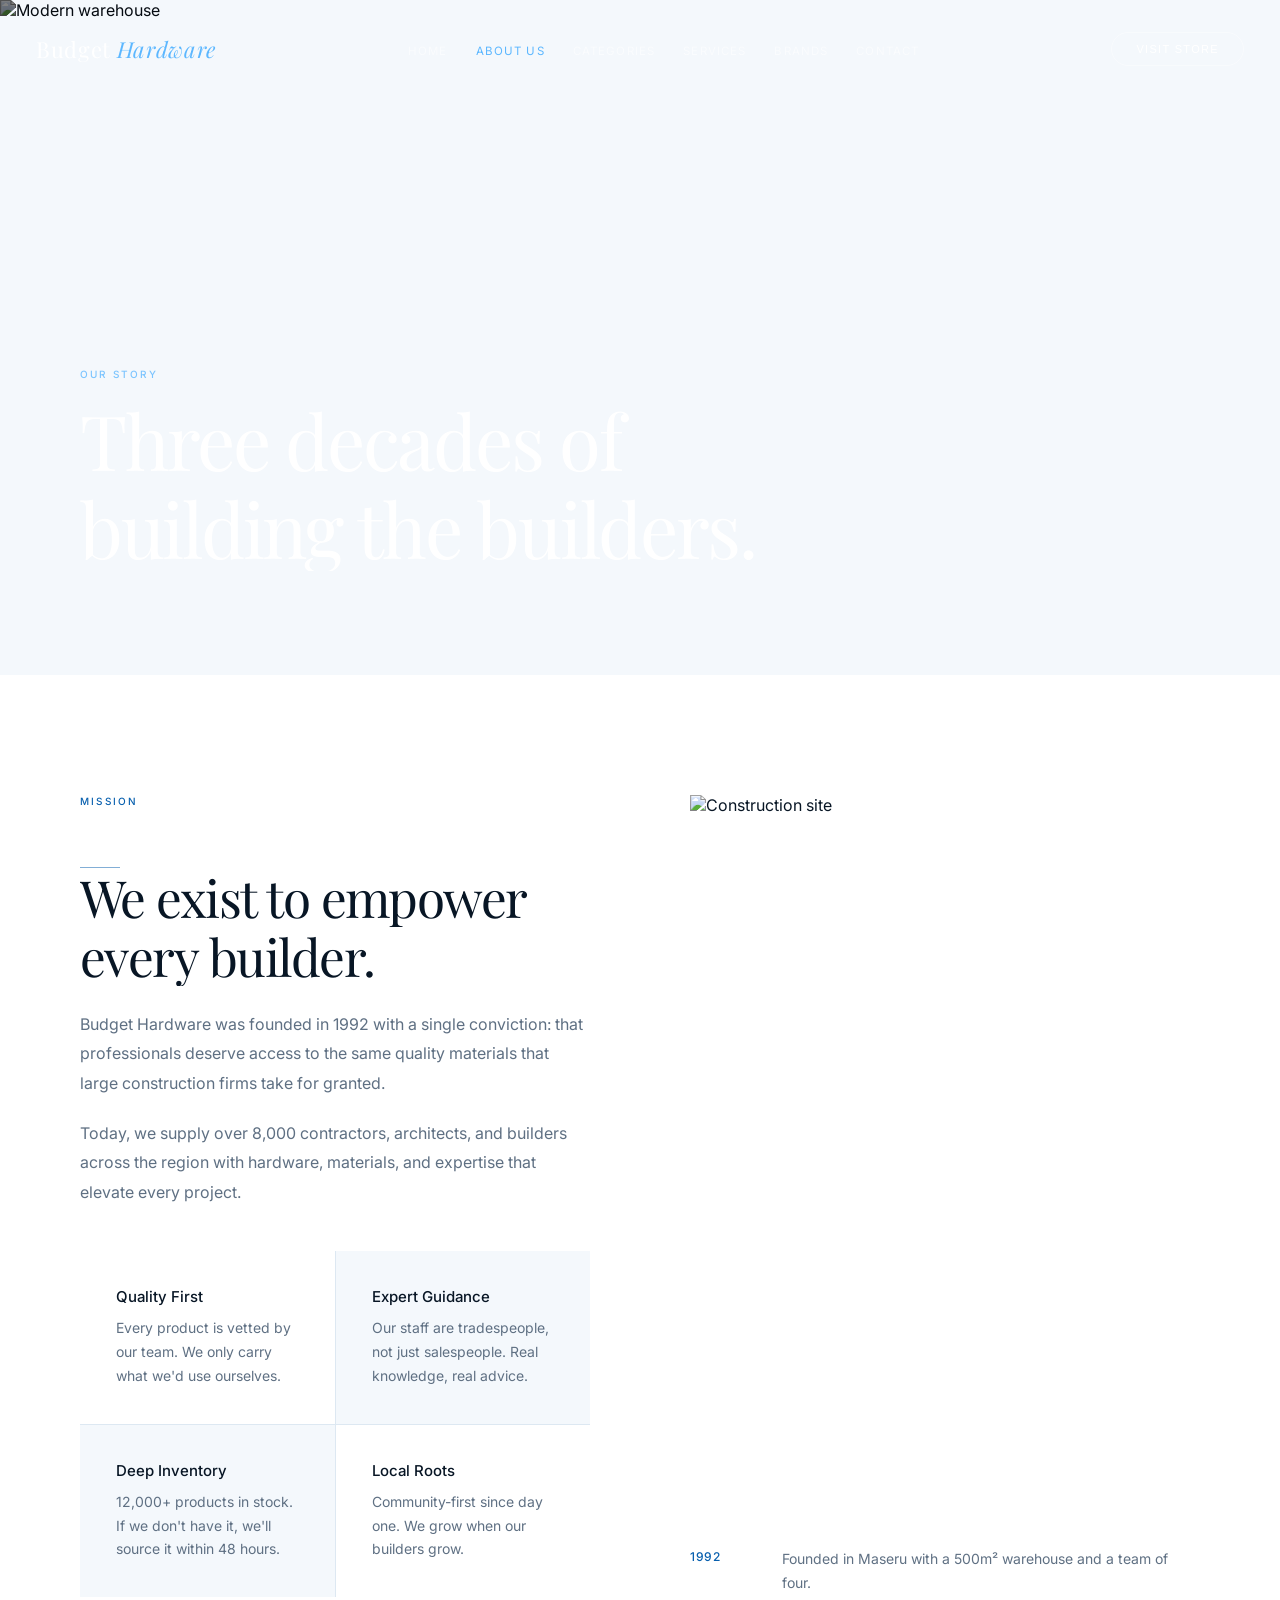
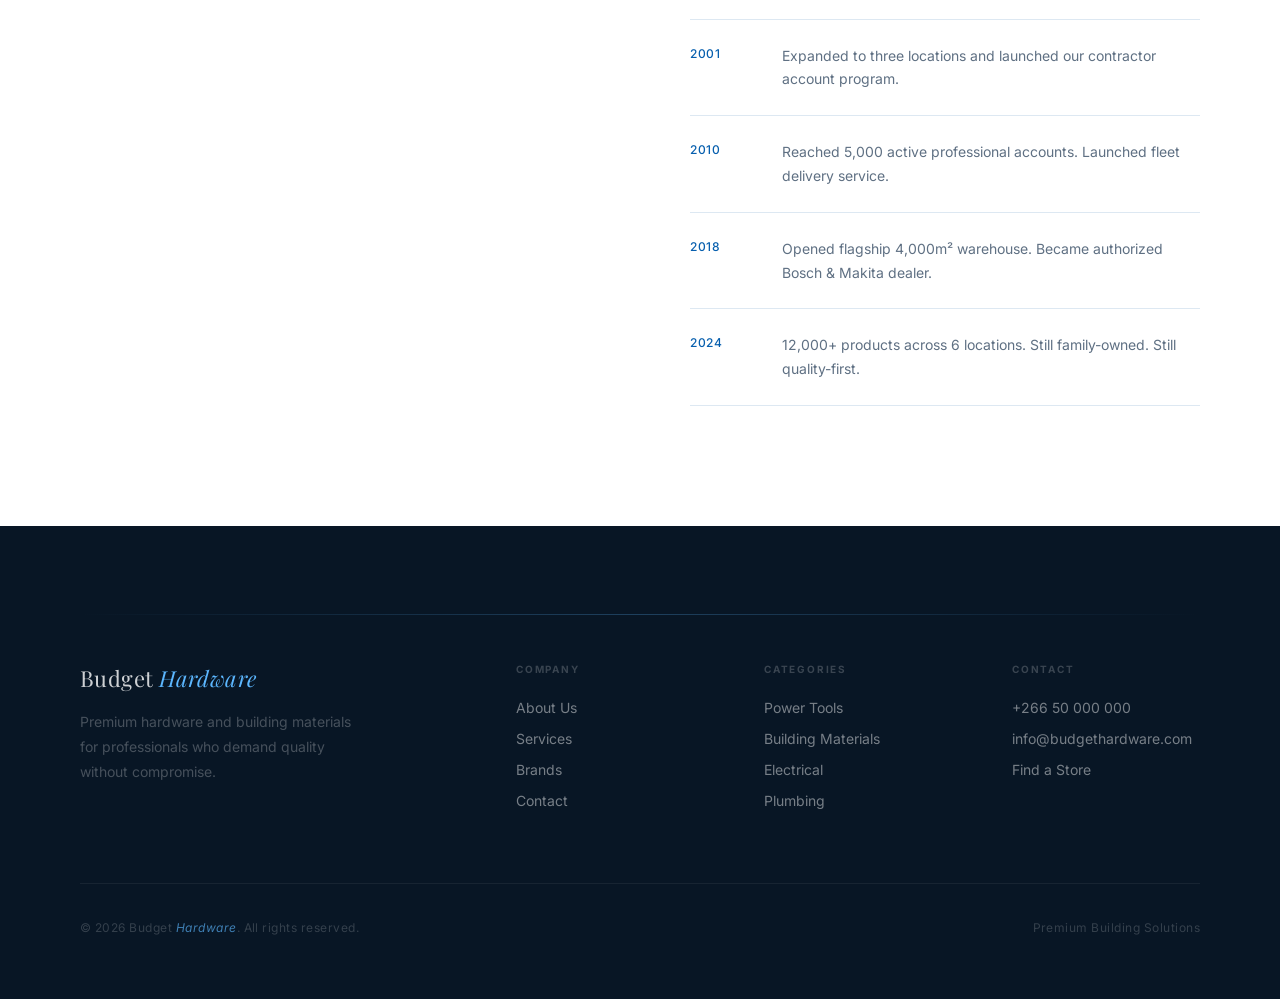
==== Budget-Hardware-Website/about.html @ 47ee5ad3 "blue added to site" ====
<!DOCTYPE html>
<html lang="en">
<head>
<meta charset="UTF-8"/>
<meta name="viewport" content="width=device-width, initial-scale=1.0"/>
<title>About Us — Budget Hardware</title>
<link rel="preconnect" href="https://fonts.googleapis.com"/>
<link rel="preconnect" href="https://fonts.gstatic.com" crossorigin/>
<link href="https://fonts.googleapis.com/css2?family=Inter:wght@300;400;500;600&family=Playfair+Display:ital,wght@0,400;0,500;1,400&display=swap" rel="stylesheet"/>
<link rel="stylesheet" href="css/style.css"/>
</head>
<body data-page="about">

<nav id="nav" class="transparent">
  <div class="nav-inner">
    <a class="nav-logo" onclick="goPage('home')">Budget <em>Hardware</em></a>
    <ul class="nav-links">
      <li><a onclick="goPage('home')" data-page="home">Home</a></li>
      <li><a onclick="goPage('about')" data-page="about">About Us</a></li>
      <li><a onclick="goPage('categories')" data-page="categories">Categories</a></li>
      <li><a onclick="goPage('services')" data-page="services">Services</a></li>
      <li><a onclick="goPage('brands')" data-page="brands">Brands</a></li>
      <li><a onclick="goPage('contact')" data-page="contact">Contact</a></li>
    </ul>
    <button class="nav-cta" onclick="goPage('contact')">Visit Store</button>
    <button class="nav-menu-btn" id="navMenuBtn" aria-label="Open menu"><span></span><span></span><span></span></button>
  </div>
</nav>

<div class="nav-mobile-backdrop" id="navMobileBackdrop"></div>
<div class="nav-mobile-panel" id="navMobilePanel">
  <button class="nav-mobile-close" aria-label="Close menu">
    <svg viewBox="0 0 24 24" stroke-width="1.5"><path d="M18 6L6 18M6 6l12 12"/></svg>
  </button>
  <ul class="nav-mobile-links">
    <li><a onclick="goPage('home')" data-page="home">Home</a></li>
    <li><a onclick="goPage('about')" data-page="about">About Us</a></li>
    <li><a onclick="goPage('categories')" data-page="categories">Categories</a></li>
    <li><a onclick="goPage('services')" data-page="services">Services</a></li>
    <li><a onclick="goPage('brands')" data-page="brands">Brands</a></li>
    <li><a onclick="goPage('contact')" data-page="contact">Contact</a></li>
  </ul>
  <button class="nav-mobile-cta" onclick="goPage('contact')">Visit Store</button>
</div>

<div class="page active" id="page-about">
  <!-- Hero with curtain image -->
  <div class="about-hero img-curtain">
    <img src="https://images.unsplash.com/photo-1497366216548-37526070297c?w=1400&q=80" alt="Modern warehouse" loading="lazy"/>
    <div class="about-hero-content">
      <div>
        <p class="section-eyebrow" style="color:rgba(var(--blue-light-rgb),0.8)">Our Story</p>
        <h2 class="section-h2">Three decades of<br>building the builders.</h2>
      </div>
    </div>
  </div>

  <section class="about-body" style="background:var(--white);padding:120px 80px">
    <div class="about-grid">
      <div>
        <p class="section-eyebrow reveal">Mission</p>
        <div class="divider reveal reveal-delay-1"></div>
        <h2 class="section-h2 reveal reveal-delay-1">We exist to empower<br>every builder.</h2>
        <p class="section-body reveal reveal-delay-2" style="margin-bottom:20px">Budget Hardware was founded in 1992 with a single conviction: that professionals deserve access to the same quality materials that large construction firms take for granted.</p>
        <p class="section-body reveal reveal-delay-2">Today, we supply over 8,000 contractors, architects, and builders across the region with hardware, materials, and expertise that elevate every project.</p>
        <div class="values-grid reveal reveal-delay-3">
          <div class="value-card"><div class="value-title">Quality First</div><div class="value-desc">Every product is vetted by our team. We only carry what we'd use ourselves.</div></div>
          <div class="value-card" style="background:var(--bg)"><div class="value-title">Expert Guidance</div><div class="value-desc">Our staff are tradespeople, not just salespeople. Real knowledge, real advice.</div></div>
          <div class="value-card" style="background:var(--bg)"><div class="value-title">Deep Inventory</div><div class="value-desc">12,000+ products in stock. If we don't have it, we'll source it within 48 hours.</div></div>
          <div class="value-card"><div class="value-title">Local Roots</div><div class="value-desc">Community-first since day one. We grow when our builders grow.</div></div>
        </div>
      </div>
      <div>
        <!-- img-curtain on the standalone photo -->
        <div class="img-curtain reveal-right" style="width:100%;aspect-ratio:3/4;margin-bottom:2px">
          <img src="https://images.unsplash.com/photo-1504307651254-35680f356dfd?w=800&q=80" alt="Construction site" style="width:100%;height:100%;object-fit:cover" loading="lazy"/>
        </div>
        <div class="timeline">
          <div class="tl-item reveal"><span class="tl-year">1992</span><span class="tl-desc">Founded in Maseru with a 500m² warehouse and a team of four.</span></div>
          <div class="tl-item reveal"><span class="tl-year">2001</span><span class="tl-desc">Expanded to three locations and launched our contractor account program.</span></div>
          <div class="tl-item reveal"><span class="tl-year">2010</span><span class="tl-desc">Reached 5,000 active professional accounts. Launched fleet delivery service.</span></div>
          <div class="tl-item reveal"><span class="tl-year">2018</span><span class="tl-desc">Opened flagship 4,000m² warehouse. Became authorized Bosch & Makita dealer.</span></div>
          <div class="tl-item reveal"><span class="tl-year">2024</span><span class="tl-desc">12,000+ products across 6 locations. Still family-owned. Still quality-first.</span></div>
        </div>
      </div>
    </div>
  </section>

  <footer>
    <div class="footer-inner">
      <div class="footer-accent-line"></div>
      <div class="footer-top">
        <div><div class="footer-brand">Budget <em>Hardware</em></div><p class="footer-tagline">Premium hardware and building materials for professionals who demand quality without compromise.</p></div>
        <div class="footer-col"><h4>Company</h4><a onclick="goPage('about')">About Us</a><a onclick="goPage('services')">Services</a><a onclick="goPage('brands')">Brands</a><a onclick="goPage('contact')">Contact</a></div>
        <div class="footer-col"><h4>Categories</h4><a onclick="goPage('categories')">Power Tools</a><a onclick="goPage('categories')">Building Materials</a><a onclick="goPage('categories')">Electrical</a><a onclick="goPage('categories')">Plumbing</a></div>
        <div class="footer-col"><h4>Contact</h4><a>+266 50 000 000</a><a>info@budgethardware.com</a><a onclick="goPage('contact')">Find a Store</a></div>
      </div>
      <div class="footer-bottom"><span class="footer-copy">© 2026 Budget <em>Hardware</em>. All rights reserved.</span><span class="footer-copy">Premium Building Solutions</span></div>
    </div>
  </footer>
</div>

<script src="js/main.js"></script>
</body>
</html>
---- Budget-Hardware-Website/css/style.css ----
/* ═══════════════════════════════════════════════
   BUDGET HARDWARE — Premium Redesign + Motion System
   Palette: Deep Navy · Clean White · Budget Blue
   ═══════════════════════════════════════════════ */

*, *::before, *::after { margin: 0; padding: 0; box-sizing: border-box; }

:root {
  --bg:       #F4F8FC;
  --white:    #FFFFFF;
  --ink:      #081625;
  --ink2:     #0D2034;
  --blue:     #075FAE;
  --blue-h:   #044982;
  --blue-light: #5CB7FF;
  --blue-rgb: 7,95,174;
  --blue-light-rgb: 92,183,255;
  --muted:    #5F7083;
  --border:   #DDE8F2;
  --sans:     'Inter', system-ui, sans-serif;
  --serif:    'Playfair Display', Georgia, serif;
  --marquee-speed: 1;
}

html { scroll-behavior: smooth; }
body { font-family: var(--sans); background: var(--bg); color: var(--ink); overflow-x: hidden; }

/* ══════════════════════════════════════════════
   CUSTOM CURSOR
   ══════════════════════════════════════════════ */
* { cursor: none; }
@media (hover: none), (max-width: 1024px) {
  * { cursor: auto; }
  .cursor-dot, .cursor-ring { display: none !important; }
}
.cursor-dot {
  position: fixed; top: 0; left: 0; width: 6px; height: 6px;
  background: var(--blue); border-radius: 50%;
  pointer-events: none; z-index: 9999;
  transform: translate(-50%, -50%);
  will-change: transform;
}
.cursor-ring {
  position: fixed; top: 0; left: 0; width: 36px; height: 36px;
  border: 1px solid rgba(var(--blue-rgb),0.5); border-radius: 50%;
  pointer-events: none; z-index: 9998;
  transform: translate(-50%, -50%);
  transition: width 0.35s cubic-bezier(0.16,1,0.3,1),
              height 0.35s cubic-bezier(0.16,1,0.3,1),
              border-color 0.3s, background 0.3s;
  will-change: transform;
  display: flex; align-items: center; justify-content: center;
}
.cursor-ring.hovering {
  width: 72px; height: 72px;
  background: rgba(var(--blue-rgb),0.08);
  border-color: var(--blue);
}
.cursor-ring.hovering::after {
  content: 'VIEW';
  font-family: var(--sans); font-size: 8px; letter-spacing: 0.2em;
  color: var(--blue); font-weight: 500;
}
.cursor-ring.clicking {
  width: 28px; height: 28px;
  background: rgba(var(--blue-rgb),0.2);
}

/* ══════════════════════════════════════════════
   SCROLL REVEAL BASE SYSTEM
   ══════════════════════════════════════════════ */
.reveal {
  opacity: 0; transform: translateY(44px);
  transition: opacity 0.85s cubic-bezier(0.16,1,0.3,1), transform 0.85s cubic-bezier(0.16,1,0.3,1);
}
.reveal.visible { opacity: 1; transform: translateY(0); }
.reveal-delay-1 { transition-delay: 0.1s; }
.reveal-delay-2 { transition-delay: 0.2s; }
.reveal-delay-3 { transition-delay: 0.32s; }
.reveal-delay-4 { transition-delay: 0.44s; }
.reveal-delay-5 { transition-delay: 0.56s; }
.reveal-left {
  opacity: 0; transform: translateX(-48px);
  transition: opacity 0.9s cubic-bezier(0.16,1,0.3,1), transform 0.9s cubic-bezier(0.16,1,0.3,1);
}
.reveal-left.visible { opacity: 1; transform: translateX(0); }
.reveal-right {
  opacity: 0; transform: translateX(48px);
  transition: opacity 0.9s cubic-bezier(0.16,1,0.3,1), transform 0.9s cubic-bezier(0.16,1,0.3,1);
}
.reveal-right.visible { opacity: 1; transform: translateX(0); }
.reveal-scale {
  opacity: 0; transform: scale(0.93);
  transition: opacity 0.8s cubic-bezier(0.16,1,0.3,1), transform 0.8s cubic-bezier(0.16,1,0.3,1);
}
.reveal-scale.visible { opacity: 1; transform: scale(1); }

/* ══════════════════════════════════════════════
   SPLIT-TEXT HEADING REVEAL
   ══════════════════════════════════════════════ */
.split-line { display: block; overflow: hidden; line-height: 1.15; }
.split-line > span {
  display: block;
  transform: translateY(110%) rotate(1.5deg);
  transition: transform 1.05s cubic-bezier(0.16,1,0.3,1);
  transform-origin: left bottom;
}
.split-line.in-view > span { transform: translateY(0) rotate(0deg); }
.split-line:nth-child(2) > span { transition-delay: 0.13s; }
.split-line:nth-child(3) > span { transition-delay: 0.26s; }
.split-line:nth-child(4) > span { transition-delay: 0.39s; }

/* ══════════════════════════════════════════════
   IMAGE CURTAIN REVEAL
   ══════════════════════════════════════════════ */
.img-curtain { position: relative; overflow: hidden; }
.img-curtain img {
  clip-path: inset(100% 0 0 0);
  transform: scale(1.12);
  transition: clip-path 1.3s cubic-bezier(0.77,0,0.18,1),
              transform 1.8s cubic-bezier(0.16,1,0.3,1);
}
.img-curtain.curtain-visible img {
  clip-path: inset(0% 0 0 0);
  transform: scale(1);
}

/* ══════════════════════════════════════════════
   ACCENT LINE
   ══════════════════════════════════════════════ */
.seam {
  height: 1px; max-width: 1280px; margin: 0 auto 0;
  background: var(--blue); opacity: 0.22;
  transform: scaleX(0); transform-origin: left;
  transition: transform 1.5s cubic-bezier(0.77,0,0.18,1);
}
.seam.seam-visible { transform: scaleX(1); }

/* ══════════════════════════════════════════════
   NAV
   ══════════════════════════════════════════════ */
#nav {
  position: fixed; top: 0; left: 0; right: 0; z-index: 100;
  transition: all 0.5s cubic-bezier(0.16,1,0.3,1);
  padding: 0 48px;
}
#nav.transparent .nav-inner {
  background: transparent; border: none; box-shadow: none;
  border-radius: 0; padding: 32px 0; max-width: none; margin: 0;
}
#nav.transparent .nav-logo,
#nav.transparent .nav-links a { color: #fff; }
#nav.transparent .nav-logo em { color: var(--blue-light); }
#nav.transparent .nav-links a:hover,
#nav.transparent .nav-links a.active { color: var(--blue-light); }
#nav.transparent .nav-cta { border-color: rgba(255,255,255,0.4); color: #fff; }
#nav.transparent .nav-cta:hover { background: rgba(255,255,255,0.12); }
#nav.transparent .nav-menu-btn span { background: #fff; }
#nav.scrolled { padding: 12px 48px; }
#nav.scrolled .nav-inner {
  background: rgba(255,255,255,0.9);
  backdrop-filter: blur(24px) saturate(1.4);
  -webkit-backdrop-filter: blur(24px) saturate(1.4);
  border: 1px solid rgba(var(--blue-rgb),0.15);
  box-shadow: 0 4px 48px rgba(0,0,0,0.1);
  border-radius: 16px; padding: 14px 32px;
  max-width: 1440px; margin: 0 auto;
  animation: navMorph 0.55s cubic-bezier(0.34,1.56,0.64,1) both;
}
@keyframes navMorph {
  from { transform: scaleX(0.94) translateY(-10px); opacity: 0.5; }
  to   { transform: scaleX(1) translateY(0); opacity: 1; }
}
.nav-inner { display: flex; align-items: center; justify-content: space-between; transition: all 0.5s cubic-bezier(0.16,1,0.3,1); }
.nav-logo { font-family: var(--serif); font-size: 22px; font-weight: 400; color: var(--ink); text-decoration: none; letter-spacing: 0.03em; transition: color 0.3s; cursor: none; }
.nav-logo em { font-style: italic; color: var(--blue); }
.nav-links { display: flex; gap: 36px; list-style: none; }
.nav-links a { font-size: 12px; font-weight: 400; letter-spacing: 0.1em; color: var(--ink); text-decoration: none; text-transform: uppercase; transition: color 0.3s, opacity 0.3s; opacity: 0.55; cursor: none; }
.nav-links a:hover, .nav-links a.active { opacity: 1; color: var(--blue); }
.nav-cta {
  font-size: 11px; font-weight: 500; letter-spacing: 0.12em; text-transform: uppercase;
  padding: 10px 24px; border: 1px solid var(--ink); border-radius: 100px;
  background: transparent; color: var(--ink); cursor: none; transition: background 0.3s, color 0.3s, box-shadow 0.3s;
}
.nav-cta:hover { background: var(--ink); color: #fff; }

/* ── MOBILE MENU BTN ── */
.nav-menu-btn {
  display: none; flex-direction: column; justify-content: center; gap: 5px;
  width: 32px; height: 32px; background: transparent; border: none; cursor: pointer; padding: 0; z-index: 110;
}
.nav-menu-btn span { display: block; width: 100%; height: 1.5px; background: var(--ink); transition: all 0.3s cubic-bezier(0.16,1,0.3,1); transform-origin: center; }
.nav-menu-btn.open span:nth-child(1) { transform: translateY(6.5px) rotate(45deg); }
.nav-menu-btn.open span:nth-child(2) { opacity: 0; transform: scaleX(0); }
.nav-menu-btn.open span:nth-child(3) { transform: translateY(-6.5px) rotate(-45deg); }
#nav.transparent .nav-menu-btn span { background: #fff; }
#nav.transparent .nav-menu-btn.open span { background: #fff; }

.nav-mobile-panel {
  position: fixed; top: 0; right: 0; height: 100vh; width: 100%; max-width: 380px;
  background: var(--ink); z-index: 105;
  transform: translateX(100%); transition: transform 0.45s cubic-bezier(0.16,1,0.3,1);
  display: flex; flex-direction: column; padding: 100px 44px 44px;
}
.nav-mobile-panel.open { transform: translateX(0); }
.nav-mobile-close {
  position: absolute; top: 28px; right: 28px;
  width: 40px; height: 40px;
  background: rgba(255,255,255,0.06);
  border: 1px solid rgba(255,255,255,0.12);
  border-radius: 50%;
  display: flex; align-items: center; justify-content: center;
  cursor: pointer; transition: background 0.2s, border-color 0.2s;
}
.nav-mobile-close:hover { background: rgba(255,255,255,0.14); border-color: rgba(var(--blue-light-rgb),0.45); }
.nav-mobile-close svg { width: 16px; height: 16px; stroke: rgba(255,255,255,0.65); fill: none; }
.nav-mobile-links { display: flex; flex-direction: column; gap: 0; list-style: none; }
.nav-mobile-links a {
  font-family: var(--serif); font-size: 30px; font-weight: 400; color: rgba(255,255,255,0.7);
  text-decoration: none; padding: 16px 0; border-bottom: 1px solid rgba(255,255,255,0.08);
  cursor: pointer; transition: color 0.3s, padding-left 0.3s;
}
.nav-mobile-links a:hover, .nav-mobile-links a.active { color: var(--blue-light); padding-left: 8px; }
.nav-mobile-cta {
  margin-top: 44px; align-self: flex-start;
  font-size: 11px; font-weight: 500; letter-spacing: 0.12em; text-transform: uppercase;
  padding: 14px 32px; border: 1px solid var(--blue-light); border-radius: 100px;
  background: transparent; color: var(--blue-light); cursor: pointer; transition: all 0.3s;
}
.nav-mobile-cta:hover { background: var(--blue-light); color: var(--ink); }
.nav-mobile-backdrop {
  position: fixed; inset: 0; background: rgba(0,0,0,0.65);
  z-index: 104; opacity: 0; pointer-events: none; transition: opacity 0.4s ease;
}
.nav-mobile-backdrop.open { opacity: 1; pointer-events: auto; }

/* ══════════════════════════════════════════════
   PAGES
   ══════════════════════════════════════════════ */
.page { display: none; }
.page.active { display: block; }
.page { animation: pageFade 0.65s cubic-bezier(0.16,1,0.3,1) both; }
@keyframes pageFade { from { opacity: 0; transform: translateY(14px); } to { opacity: 1; transform: translateY(0); } }

/* ══════════════════════════════════════════════
   SECTION COMMONS
   ══════════════════════════════════════════════ */
section { padding: 120px 80px; }
.section-eyebrow {
  font-size: 10px; font-weight: 500; letter-spacing: 0.22em; text-transform: uppercase;
  color: var(--blue); margin-bottom: 16px; display: block;
}
.section-h2 {
  font-family: var(--serif); font-size: clamp(32px, 4vw, 56px);
  font-weight: 400; line-height: 1.1; letter-spacing: -0.03em; margin-bottom: 24px;
}
.section-body { font-size: 16px; color: var(--muted); line-height: 1.85; max-width: 540px; }
.divider { width: 40px; height: 1px; background: var(--blue); opacity: 0.5; margin-bottom: 44px; }

/* ══════════════════════════════════════════════
   BUTTONS — magnetic transform owned by JS
   ══════════════════════════════════════════════ */
.btn-primary {
  font-size: 11px; font-weight: 500; letter-spacing: 0.14em; text-transform: uppercase;
  padding: 15px 36px; background: var(--blue); color: #fff;
  border: none; border-radius: 100px; cursor: none;
  display: inline-flex; align-items: center; gap: 10px;
  transition: background 0.3s, box-shadow 0.3s;
  will-change: transform;
}
.btn-primary:hover { background: var(--blue-h); box-shadow: 0 8px 28px rgba(var(--blue-rgb),0.35); }
.btn-ghost {
  font-size: 11px; font-weight: 500; letter-spacing: 0.14em; text-transform: uppercase;
  padding: 15px 36px; background: transparent; color: #fff;
  border: 1px solid rgba(255,255,255,0.35); border-radius: 100px;
  cursor: none; transition: background 0.3s, border-color 0.3s;
  will-change: transform;
}
.btn-ghost:hover { background: rgba(255,255,255,0.1); border-color: rgba(255,255,255,0.65); }
.btn-dark {
  font-size: 11px; font-weight: 500; letter-spacing: 0.14em; text-transform: uppercase;
  padding: 15px 36px; background: var(--ink); color: #fff;
  border: none; border-radius: 100px; cursor: none;
  display: inline-flex; align-items: center; gap: 10px;
  transition: background 0.3s, box-shadow 0.3s;
  will-change: transform;
}
.btn-dark:hover { background: #222220; box-shadow: 0 8px 28px rgba(0,0,0,0.25); }

/* ══════════════════════════════════════════════
   HERO
   ══════════════════════════════════════════════ */
.hero {
  position: relative; width: 100vw; height: 100vh; min-height: 700px;
  overflow: hidden; display: flex; align-items: center;
}
.hero-bg {
  position: absolute; inset: 0;
  background-image: url('../images/hero.jpg');
  background-size: cover; background-position: center;
  transform: scale(1.06); will-change: transform;
  animation: heroZoom 10s cubic-bezier(0.16,1,0.3,1) forwards;
}
@keyframes heroZoom { from { transform: scale(1.06); } to { transform: scale(1.0); } }
.hero-overlay {
  position: absolute; inset: 0;
  background: linear-gradient(105deg, rgba(0,0,0,0.75) 0%, rgba(0,0,0,0.45) 55%, rgba(0,0,0,0.18) 100%);
}
.hero-word {
  position: absolute; bottom: -60px; right: -40px;
  font-family: var(--serif); font-size: clamp(180px, 28vw, 360px);
  font-weight: 400; color: rgba(255,255,255,0.035);
  line-height: 1; pointer-events: none; user-select: none; letter-spacing: -0.04em;
  will-change: transform;
}
.hero-line {
  position: absolute; left: 80px; top: 50%; transform: translateY(-50%);
  width: 1px; height: 120px; background: rgba(255,255,255,0.15);
  animation: lineGrow 1.4s cubic-bezier(0.16,1,0.3,1) 0.6s both;
  transform-origin: top center;
}
@keyframes lineGrow { from { transform: translateY(-50%) scaleY(0); } to { transform: translateY(-50%) scaleY(1); } }
.hero-content {
  position: relative; z-index: 2;
  padding: 0 80px; max-width: 820px;
  animation: heroFade 1.2s cubic-bezier(0.16,1,0.3,1) 0.3s both;
  will-change: transform, opacity;
}
@keyframes heroFade { from { opacity: 0; transform: translateY(40px); } to { opacity: 1; transform: translateY(0); } }
.hero-eyebrow {
  font-size: 10px; font-weight: 500; letter-spacing: 0.24em; text-transform: uppercase;
  color: var(--blue-light); margin-bottom: 28px; display: flex; align-items: center; gap: 14px;
}
.hero-eyebrow::before { content: ''; display: block; width: 32px; height: 1px; background: var(--blue-light); }
.hero-h1 {
  font-family: var(--serif); font-size: clamp(48px, 6.5vw, 88px);
  font-weight: 400; color: #fff; line-height: 1.04; margin-bottom: 32px;
  letter-spacing: -0.04em;
}
.hero-h1 em { font-style: italic; color: rgba(255,255,255,0.55); }
.hero-sub { font-size: 16px; font-weight: 300; color: rgba(255,255,255,0.6); line-height: 1.8; max-width: 440px; margin-bottom: 48px; }
.hero-btns { display: flex; gap: 14px; flex-wrap: wrap; }
.hero-scroll { position: absolute; bottom: 40px; left: 80px; z-index: 2; display: flex; align-items: center; gap: 14px; }
.scroll-line { width: 56px; height: 1px; background: rgba(255,255,255,0.25); }
.scroll-label { font-size: 10px; letter-spacing: 0.24em; text-transform: uppercase; color: rgba(255,255,255,0.35); }

/* ══════════════════════════════════════════════
   MARQUEE
   ══════════════════════════════════════════════ */
.marquee-strip {
  background: var(--blue); overflow: hidden;
  padding: 18px 0; white-space: nowrap;
}
.marquee-track {
  display: inline-flex; gap: 0;
  animation: marqueeScroll 28s linear infinite;
  animation-duration: calc(28s / var(--marquee-speed, 1));
}
.marquee-item {
  font-family: var(--serif); font-size: 15px; font-weight: 400; color: #fff;
  letter-spacing: 0.06em; padding: 0 40px;
  display: inline-flex; align-items: center; gap: 40px;
}
.marquee-item::after { content: '◆'; font-size: 7px; opacity: 0.6; }
@keyframes marqueeScroll { 0% { transform: translateX(0); } 100% { transform: translateX(-50%); } }

/* ══════════════════════════════════════════════
   INTRO
   ══════════════════════════════════════════════ */
.intro { background: var(--white); padding: 130px 80px; }
.intro-grid { display: grid; grid-template-columns: 1fr 1fr; gap: 100px; align-items: center; max-width: 1280px; margin: 0 auto; }
.intro-stat-grid { display: grid; grid-template-columns: 1fr 1fr; gap: 1px; margin-top: 64px; background: var(--border); }
.stat-cell {
  background: var(--white); padding: 36px 32px;
  position: relative; overflow: hidden; cursor: none;
}
.stat-cell::after {
  content: ''; position: absolute; bottom: 0; left: 0;
  width: 0; height: 2px; background: var(--blue);
  transition: width 0.7s cubic-bezier(0.16,1,0.3,1);
}
.stat-cell:hover::after { width: 100%; }
.stat-cell.counted::before {
  content: ''; position: absolute; inset: -12px -16px;
  background: radial-gradient(circle, rgba(var(--blue-rgb),0.1), transparent 70%);
  animation: statPulse 1s ease-out both;
}
@keyframes statPulse { from { opacity: 1; transform: scale(0.6); } to { opacity: 0; transform: scale(1.5); } }
.stat-num { font-family: var(--serif); font-size: 48px; font-weight: 400; color: var(--ink); letter-spacing: -0.04em; line-height: 1; }
.stat-label { font-size: 11px; color: var(--muted); letter-spacing: 0.12em; text-transform: uppercase; margin-top: 6px; }
.intro-img-wrap { position: relative; width: 100%; aspect-ratio: 3/4; overflow: hidden; }
.intro-img { position: absolute; inset: 0; width: 100%; height: 100%; object-fit: cover; opacity: 0; transition: opacity 1.4s ease-in-out; }
.intro-img.active { opacity: 1; }

/* ══════════════════════════════════════════════
   CATEGORIES — Bento Magazine Grid
   ══════════════════════════════════════════════ */
.cats-strip { background: var(--bg); padding: 120px 80px; }
.cats-header {
  display: flex; justify-content: space-between; align-items: flex-end;
  margin-bottom: 64px; max-width: 1280px; margin-left: auto; margin-right: auto;
}
.cats-header .section-h2 { margin-bottom: 0; }

/* Bento grid with perspective for 3D tilt */
.cats-magazine {
  display: grid;
  grid-template-columns: 1.5fr 1fr 1.5fr;
  gap: 3px;
  max-width: 1280px; margin: 0 auto;
  perspective: 1400px;
  transition: grid-template-columns 0.75s cubic-bezier(0.16,1,0.3,1);
}
/* Bento expand — hovered column claims more space */
.cats-magazine:has(> .cat-card-tall:first-child:hover) {
  grid-template-columns: 1.95fr 0.9fr 1.15fr;
}
.cats-magazine:has(> .cats-col-stacked:nth-child(2):hover) {
  grid-template-columns: 1.2fr 1.6fr 1.2fr;
}
.cats-magazine:has(> .cats-col-stacked:nth-child(3):hover) {
  grid-template-columns: 1.15fr 0.9fr 1.95fr;
}

.cats-col-stacked { display: grid; grid-template-rows: 1fr 1fr; gap: 3px; }

.cat-card {
  position: relative; overflow: hidden; cursor: none;
  background: var(--ink2);
  transform-style: preserve-3d;
  will-change: transform;
  transition: box-shadow 0.5s cubic-bezier(0.16,1,0.3,1);
}
.cat-card:hover { box-shadow: 0 32px 64px -20px rgba(0,0,0,0.55); z-index: 2; }
.cat-card-tall { aspect-ratio: 3/4; }
.cat-card-half { aspect-ratio: 4/3; }

.cat-card img {
  width: 100%; height: 100%; object-fit: cover;
  transition: transform 0.95s cubic-bezier(0.16,1,0.3,1), filter 0.5s ease;
  filter: brightness(0.6) saturate(0.85);
  will-change: transform, filter;
}
.cat-card:hover img { filter: brightness(0.42) saturate(0.7); }

.cat-card-overlay {
  position: absolute; inset: 0;
  background: linear-gradient(to top, rgba(0,0,0,0.78) 0%, rgba(0,0,0,0) 50%);
  transition: background 0.45s ease;
}
.cat-card:hover .cat-card-overlay {
  background: linear-gradient(to top, rgba(0,0,0,0.88) 0%, rgba(0,0,0,0.18) 70%);
}

/* Content floats on Z-axis above tilting image */
.cat-info {
  position: absolute; bottom: 0; left: 0; right: 0; padding: 32px 28px;
  transform: translateZ(40px);
  transition: transform 0.4s cubic-bezier(0.16,1,0.3,1);
}
.cat-card:hover .cat-info { transform: translateZ(40px) translateY(-6px); }
.cat-name { font-family: var(--serif); font-size: clamp(18px, 2vw, 26px); color: #fff; font-weight: 400; margin-bottom: 6px; letter-spacing: -0.01em; }
.cat-count { font-size: 10px; color: rgba(255,255,255,0.5); letter-spacing: 0.14em; text-transform: uppercase; }
.cat-arrow {
  position: absolute; top: 24px; right: 24px; width: 38px; height: 38px;
  border: 1px solid rgba(255,255,255,0.3); border-radius: 50%;
  display: flex; align-items: center; justify-content: center;
  opacity: 0; transform: translateZ(40px) scale(0.8);
  transition: all 0.35s cubic-bezier(0.16,1,0.3,1);
  background: rgba(var(--blue-light-rgb),0.16);
}
.cat-arrow svg { width: 14px; height: 14px; stroke: var(--blue-light); fill: none; }
.cat-card:hover .cat-arrow { opacity: 1; transform: translateZ(40px) scale(1); border-color: var(--blue-light); }
.cat-label {
  position: absolute; top: 24px; left: 24px;
  font-size: 10px; letter-spacing: 0.16em; text-transform: uppercase;
  color: var(--blue-light); background: rgba(0,0,0,0.5); padding: 5px 12px; border-radius: 100px;
  backdrop-filter: blur(8px); transform: translateZ(40px);
}

/* ══════════════════════════════════════════════
   FEATURE SPLIT
   ══════════════════════════════════════════════ */
.feature-split { background: var(--white); }
.feature-split-inner { display: grid; grid-template-columns: 1fr 1fr; max-width: 1280px; margin: 0 auto; gap: 100px; align-items: center; }
.feature-img { width: 100%; aspect-ratio: 1; object-fit: cover; }
.feature-list { display: flex; flex-direction: column; gap: 0; margin-top: 44px; }
.feature-item { display: flex; gap: 24px; padding: 22px 0; border-bottom: 1px solid var(--border); align-items: flex-start; }
.feature-dot { width: 6px; height: 6px; border-radius: 50%; background: var(--blue); flex-shrink: 0; margin-top: 6px; }
.feature-text { font-size: 15px; color: var(--muted); line-height: 1.65; }

/* ══════════════════════════════════════════════
   BRANDS MINI
   ══════════════════════════════════════════════ */
.brands-mini { background: var(--ink); padding: 80px; }
.brands-mini-inner { max-width: 1280px; margin: 0 auto; }
.brands-mini .section-eyebrow { color: rgba(var(--blue-light-rgb),0.75); }
.brands-mini .section-h2 { color: #fff; }
.brands-row {
  display: flex; justify-content: space-between; align-items: center;
  margin-top: 56px; flex-wrap: wrap; gap: 32px 48px;
  padding-top: 44px; border-top: 1px solid rgba(255,255,255,0.06);
}
.brand-logo {
  font-family: var(--serif); font-size: 20px; font-weight: 400;
  color: rgba(255,255,255,0.25); letter-spacing: 0.04em;
  transition: color 0.4s, transform 0.4s cubic-bezier(0.16,1,0.3,1);
  cursor: none;
}
.brand-logo:hover { color: rgba(255,255,255,0.88); transform: translateY(-3px); }

/* ══════════════════════════════════════════════
   ABOUT
   ══════════════════════════════════════════════ */
.about-hero { position: relative; width: 100%; height: 75vh; overflow: hidden; }
.about-hero img { width: 100%; height: 100%; object-fit: cover; filter: brightness(0.5) saturate(0.8); }
.about-hero-content { position: absolute; inset: 0; display: flex; align-items: flex-end; padding: 80px; }
.about-hero-content .section-h2 { color: #fff; font-size: clamp(40px, 6vw, 76px); max-width: 700px; }
.about-body { background: var(--white); }
.about-grid { display: grid; grid-template-columns: 1fr 1fr; gap: 100px; max-width: 1280px; margin: 0 auto; align-items: start; }
.timeline { display: flex; flex-direction: column; gap: 0; margin-top: 48px; }
.tl-item { display: grid; grid-template-columns: 72px 1fr; gap: 20px; padding: 24px 0; border-bottom: 1px solid var(--border); }
.tl-year { font-size: 12px; font-weight: 500; color: var(--blue); letter-spacing: 0.06em; padding-top: 2px; }
.tl-desc { font-size: 14px; color: var(--muted); line-height: 1.7; }
.values-grid { display: grid; grid-template-columns: 1fr 1fr; gap: 1px; background: var(--border); margin-top: 44px; }
.value-card { background: var(--white); padding: 36px; transition: background 0.3s; }
.value-card:hover { background: var(--bg); }
.value-title { font-size: 15px; font-weight: 500; margin-bottom: 10px; color: var(--ink); }
.value-desc { font-size: 14px; color: var(--muted); line-height: 1.7; }

/* ══════════════════════════════════════════════
   CATEGORIES PAGE
   ══════════════════════════════════════════════ */
.cats-page-hero { background: var(--ink); padding: 180px 80px 80px; }
.cats-page-hero .section-h2 { color: #fff; font-size: clamp(40px, 5vw, 68px); max-width: 680px; }
.cats-full { background: var(--bg); }
.cat-full-item { display: grid; grid-template-columns: 1fr 1fr; gap: 0; }
.cat-full-item:nth-child(even) .cat-full-img { order: 1; }
.cat-full-item:nth-child(even) .cat-full-text { order: 0; }
.cat-full-img { aspect-ratio: 4/3; overflow: hidden; }
.cat-full-img img { width: 100%; height: 100%; object-fit: cover; transition: transform 0.95s cubic-bezier(0.16,1,0.3,1); filter: saturate(0.9); }
.cat-full-item:hover .cat-full-img img { transform: scale(1.045); }
.cat-full-text { padding: 80px; display: flex; flex-direction: column; justify-content: center; background: var(--white); }
.cat-full-item:nth-child(even) .cat-full-text { background: var(--bg); }
.cat-tag {
  display: inline-block; font-size: 10px; letter-spacing: 0.18em; text-transform: uppercase;
  color: var(--blue); border: 1px solid rgba(var(--blue-rgb),0.4); padding: 6px 16px;
  border-radius: 100px; margin-bottom: 28px; width: fit-content;
}
.cat-full-h3 { font-family: var(--serif); font-size: clamp(28px, 3vw, 44px); font-weight: 400; margin-bottom: 20px; letter-spacing: -0.02em; }
.cat-full-p { font-size: 15px; color: var(--muted); line-height: 1.85; }

/* ══════════════════════════════════════════════
   SERVICES
   ══════════════════════════════════════════════ */
.services-list { background: var(--white); }
.service-row {
  display: grid; grid-template-columns: 72px 1fr 1fr; gap: 0;
  padding: 64px 80px; border-bottom: 1px solid var(--border);
  align-items: start; max-width: 1440px; margin: 0 auto;
  transition: background 0.35s, padding-left 0.35s;
  cursor: none;
}
.service-row:hover { background: var(--bg); padding-left: 100px; }
.svc-num { font-size: 11px; color: rgba(var(--blue-rgb),0.6); letter-spacing: 0.1em; padding-top: 8px; font-weight: 500; }
.svc-name { font-family: var(--serif); font-size: clamp(22px, 2.5vw, 38px); font-weight: 400; letter-spacing: -0.02em; }
.svc-desc { font-size: 15px; color: var(--muted); line-height: 1.75; padding-top: 8px; }

/* ══════════════════════════════════════════════
   BRANDS PAGE
   ══════════════════════════════════════════════ */
.brands-featured { display: grid; grid-template-columns: repeat(3, 1fr); gap: 2px; background: var(--border); border: 1px solid var(--border); }
.brand-cell {
  background: var(--white); padding: 56px 40px;
  display: flex; flex-direction: column; align-items: center; justify-content: center;
  gap: 12px; cursor: none; transition: background 0.3s; height: 240px; overflow: hidden;
}
.brand-cell:hover { background: var(--bg); }
.brand-cell-name { font-family: var(--serif); font-size: 28px; font-weight: 400; color: var(--ink); }
.brand-cell-tag { font-size: 11px; color: var(--muted); letter-spacing: 0.1em; text-transform: uppercase; }
.brand-cell-dot { width: 6px; height: 6px; border-radius: 50%; background: var(--blue); }
.brands-all { display: grid; grid-template-columns: repeat(4, 1fr); gap: 1px; background: var(--border); margin-top: 2px; }
.brand-all-cell {
  background: var(--white); padding: 36px 28px;
  font-family: var(--serif); font-size: 20px; font-weight: 400; color: var(--muted);
  cursor: none; transition: all 0.3s;
}
.brand-all-cell:hover { color: var(--ink); background: var(--bg); }

/* ══════════════════════════════════════════════
   CONTACT
   ══════════════════════════════════════════════ */
.contact-body { background: var(--white); }
.contact-grid { display: grid; grid-template-columns: 1fr 1fr; gap: 0; }
.contact-form-side { padding: 88px 80px; }
.contact-info-side { padding: 88px 80px; background: var(--ink); }
.form-group { margin-bottom: 32px; }
.form-label { display: block; font-size: 10px; letter-spacing: 0.14em; text-transform: uppercase; color: var(--blue); margin-bottom: 12px; }
.form-input, .form-textarea {
  width: 100%; padding: 14px 0;
  border: none; border-bottom: 1px solid var(--border);
  background: transparent; font-family: var(--sans); font-size: 15px; color: var(--ink);
  transition: border-color 0.3s; outline: none; resize: none; cursor: text;
}
.form-input::placeholder, .form-textarea::placeholder { color: rgba(95,112,131,0.55); }
.form-input:focus, .form-textarea:focus { border-bottom-color: var(--blue); }
.form-textarea { height: 120px; }
.form-submit {
  display: inline-flex; align-items: center; gap: 10px;
  font-size: 11px; font-weight: 500; letter-spacing: 0.14em; text-transform: uppercase;
  padding: 16px 40px; background: var(--blue); color: #fff; border: none;
  border-radius: 100px; cursor: none;
  transition: background 0.3s, box-shadow 0.3s; margin-top: 16px;
  will-change: transform;
}
.form-submit:hover { background: var(--blue-h); box-shadow: 0 8px 28px rgba(var(--blue-rgb),0.35); }
.info-item { margin-bottom: 44px; }
.info-label { font-size: 10px; letter-spacing: 0.16em; text-transform: uppercase; color: rgba(var(--blue-light-rgb),0.75); margin-bottom: 12px; }
.info-val { font-size: 15px; color: rgba(255,255,255,0.75); line-height: 1.65; }
.hours-grid { display: flex; flex-direction: column; gap: 8px; margin-top: 10px; }
.hours-row { display: flex; justify-content: space-between; font-size: 14px; color: rgba(255,255,255,0.5); padding-bottom: 10px; border-bottom: 1px solid rgba(255,255,255,0.07); }

/* ══════════════════════════════════════════════
   FOOTER
   ══════════════════════════════════════════════ */
footer { background: var(--ink); padding: 88px 80px 64px; }
.footer-inner { max-width: 1280px; margin: 0 auto; }
.footer-top { display: grid; grid-template-columns: 2fr 1fr 1fr 1fr; gap: 60px; padding-bottom: 60px; border-bottom: 1px solid rgba(255,255,255,0.06); }
.footer-brand { font-family: var(--serif); font-size: 22px; color: rgba(255,255,255,0.8); font-weight: 400; margin-bottom: 16px; letter-spacing: 0.02em; }
.footer-brand em { font-style: italic; color: var(--blue-light); }
.footer-tagline { font-size: 14px; color: rgba(255,255,255,0.25); line-height: 1.8; max-width: 280px; }
.footer-col h4 { font-size: 10px; letter-spacing: 0.18em; text-transform: uppercase; color: rgba(255,255,255,0.2); margin-bottom: 24px; }
.footer-col a { display: block; font-size: 14px; color: rgba(255,255,255,0.45); text-decoration: none; margin-bottom: 14px; cursor: pointer; transition: color 0.3s; }
.footer-col a:hover { color: rgba(255,255,255,0.9); }
.footer-bottom { display: flex; justify-content: space-between; align-items: center; padding-top: 36px; }
.footer-copy { font-size: 12px; color: rgba(255,255,255,0.18); letter-spacing: 0.04em; }
.footer-copy em { font-style: italic; color: var(--blue-light); opacity: 0.65; }
.footer-accent-line { width: 100%; height: 1px; background: linear-gradient(to right, transparent, var(--blue-light), transparent); opacity: 0.26; margin-bottom: 48px; }

/* ══════════════════════════════════════════════
   NATIVE CSS SCROLL-DRIVEN DEPTH (modern browsers)
   ══════════════════════════════════════════════ */
@supports (animation-timeline: view()) {
  .depth-far {
    animation: depthFar linear both;
    animation-timeline: view();
    animation-range: entry 0% exit 100%;
  }
  .depth-near {
    animation: depthNear linear both;
    animation-timeline: view();
    animation-range: entry 0% exit 100%;
  }
  @keyframes depthFar  { from { transform: translateY(70px) scale(0.97); } to { transform: translateY(-70px) scale(1.01); } }
  @keyframes depthNear { from { transform: translateY(110px); } to { transform: translateY(-110px); } }
}

/* ══════════════════════════════════════════════
   RESPONSIVE
   ══════════════════════════════════════════════ */
@media (max-width: 1300px) {
  #nav { padding: 0 36px; }
  #nav.scrolled { padding: 12px 36px; }
  .nav-links { gap: 28px; }
  .nav-links a { font-size: 11.5px; }
}
@media (max-width: 1150px) {
  #nav { padding: 0 24px; }
  #nav.scrolled { padding: 12px 24px; }
  .nav-links { gap: 22px; }
  .nav-cta { padding: 9px 20px; }
}
@media (max-width: 1024px) {
  .nav-links { display: none; }
  .nav-cta { display: none; }
  .nav-menu-btn { display: flex; }
  /* Bento expand disabled on tablet */
  .cats-magazine:has(> .cat-card-tall:first-child:hover),
  .cats-magazine:has(> .cats-col-stacked:nth-child(2):hover),
  .cats-magazine:has(> .cats-col-stacked:nth-child(3):hover) {
    grid-template-columns: 1.5fr 1fr 1.5fr;
  }
}
@media (max-width: 900px) {
  section { padding: 80px 32px; }
  #nav { padding: 0 24px; }
  #nav.scrolled { padding: 12px 24px; }
  .hero-content { padding: 0 32px; }
  .hero-scroll { left: 32px; }
  .hero-line { left: 32px; }
  .intro-grid, .about-grid, .contact-grid, .feature-split-inner { grid-template-columns: 1fr; }
  .intro-stat-grid { grid-template-columns: 1fr 1fr; }
  .cats-magazine { grid-template-columns: 1fr 1fr; }
  .cats-col-stacked { grid-template-rows: auto; }
  .cat-card-tall { aspect-ratio: 4/3; }
  .cat-full-item { grid-template-columns: 1fr; }
  .cat-full-item:nth-child(even) .cat-full-img { order: 0; }
  .cat-full-item:nth-child(even) .cat-full-text { order: 1; }
  .service-row { grid-template-columns: 48px 1fr; row-gap: 16px; padding: 44px 32px; }
  .service-row:hover { padding-left: 32px; }
  .svc-desc { grid-column: 2; }
  .brands-featured { grid-template-columns: 1fr 1fr; }
  .brands-all { grid-template-columns: repeat(3, 1fr); }
  .footer-top { grid-template-columns: 1fr 1fr; gap: 40px; }
  .contact-form-side, .contact-info-side { padding: 56px 32px; }
  .cat-full-text { padding: 56px 32px; }
  footer { padding: 64px 32px 48px; }
  .brands-mini { padding: 64px 32px; }
  .cats-strip { padding: 80px 32px; }
}
@media (max-width: 600px) {
  .nav-links { display: none; }
  .nav-cta { display: none; }
  .nav-menu-btn { display: flex; }
  .hero-h1 { font-size: clamp(38px, 9vw, 56px); }
  .hero-sub { font-size: 15px; }
  .hero-btns { flex-direction: column; align-items: stretch; }
  .hero-btns button { width: 100%; text-align: center; justify-content: center; }
  section { padding: 64px 24px; }
  .cats-magazine { grid-template-columns: 1fr; gap: 3px; }
  .cats-col-stacked { grid-template-rows: auto auto; gap: 3px; }
  .cat-card-tall { aspect-ratio: 4/3; }
  .cats-header { flex-direction: column; align-items: flex-start; gap: 24px; margin-bottom: 40px; }
  .brands-featured { grid-template-columns: 1fr; }
  .brands-all { grid-template-columns: 1fr 1fr; }
  .brands-row { gap: 24px 32px; justify-content: flex-start; }
  .intro-stat-grid { grid-template-columns: 1fr; }
  .values-grid { grid-template-columns: 1fr; }
  .cat-full-text { padding: 44px 24px; }
  .cat-full-h3 { font-size: 28px; }
  .service-row { grid-template-columns: 1fr; padding: 36px 24px; }
  .svc-desc { grid-column: 1; }
  .svc-num { padding-top: 0; }
  .contact-form-side, .contact-info-side { padding: 44px 24px; }
  .footer-top { grid-template-columns: 1fr; gap: 36px; }
  footer { padding: 56px 24px 40px; }
  .footer-bottom { flex-direction: column; align-items: flex-start; gap: 8px; }
  .nav-mobile-panel { max-width: 100%; padding: 96px 28px 32px; }
  .nav-mobile-links a { font-size: 26px; }
  .hero-line { display: none; }
  .about-hero-content { padding: 48px 24px; }
  .cats-page-hero { padding: 140px 24px 60px; }
  .brands-mini { padding: 64px 24px; }
}

/* ══════════════════════════════════════════════
   REDUCED MOTION — kill everything
   ══════════════════════════════════════════════ */
@media (prefers-reduced-motion: reduce) {
  *, *::before, *::after { animation: none !important; transition: none !important; }
  * { cursor: auto !important; }
  .cursor-dot, .cursor-ring { display: none !important; }
  .reveal, .reveal-left, .reveal-right, .reveal-scale { opacity: 1; transform: none; }
  .split-line > span { transform: none; }
  .img-curtain img { clip-path: none; transform: none; }
  .seam { transform: none; opacity: 0.22; }
  .marquee-track { animation: none; }
  .hero-bg { animation: none; }
}
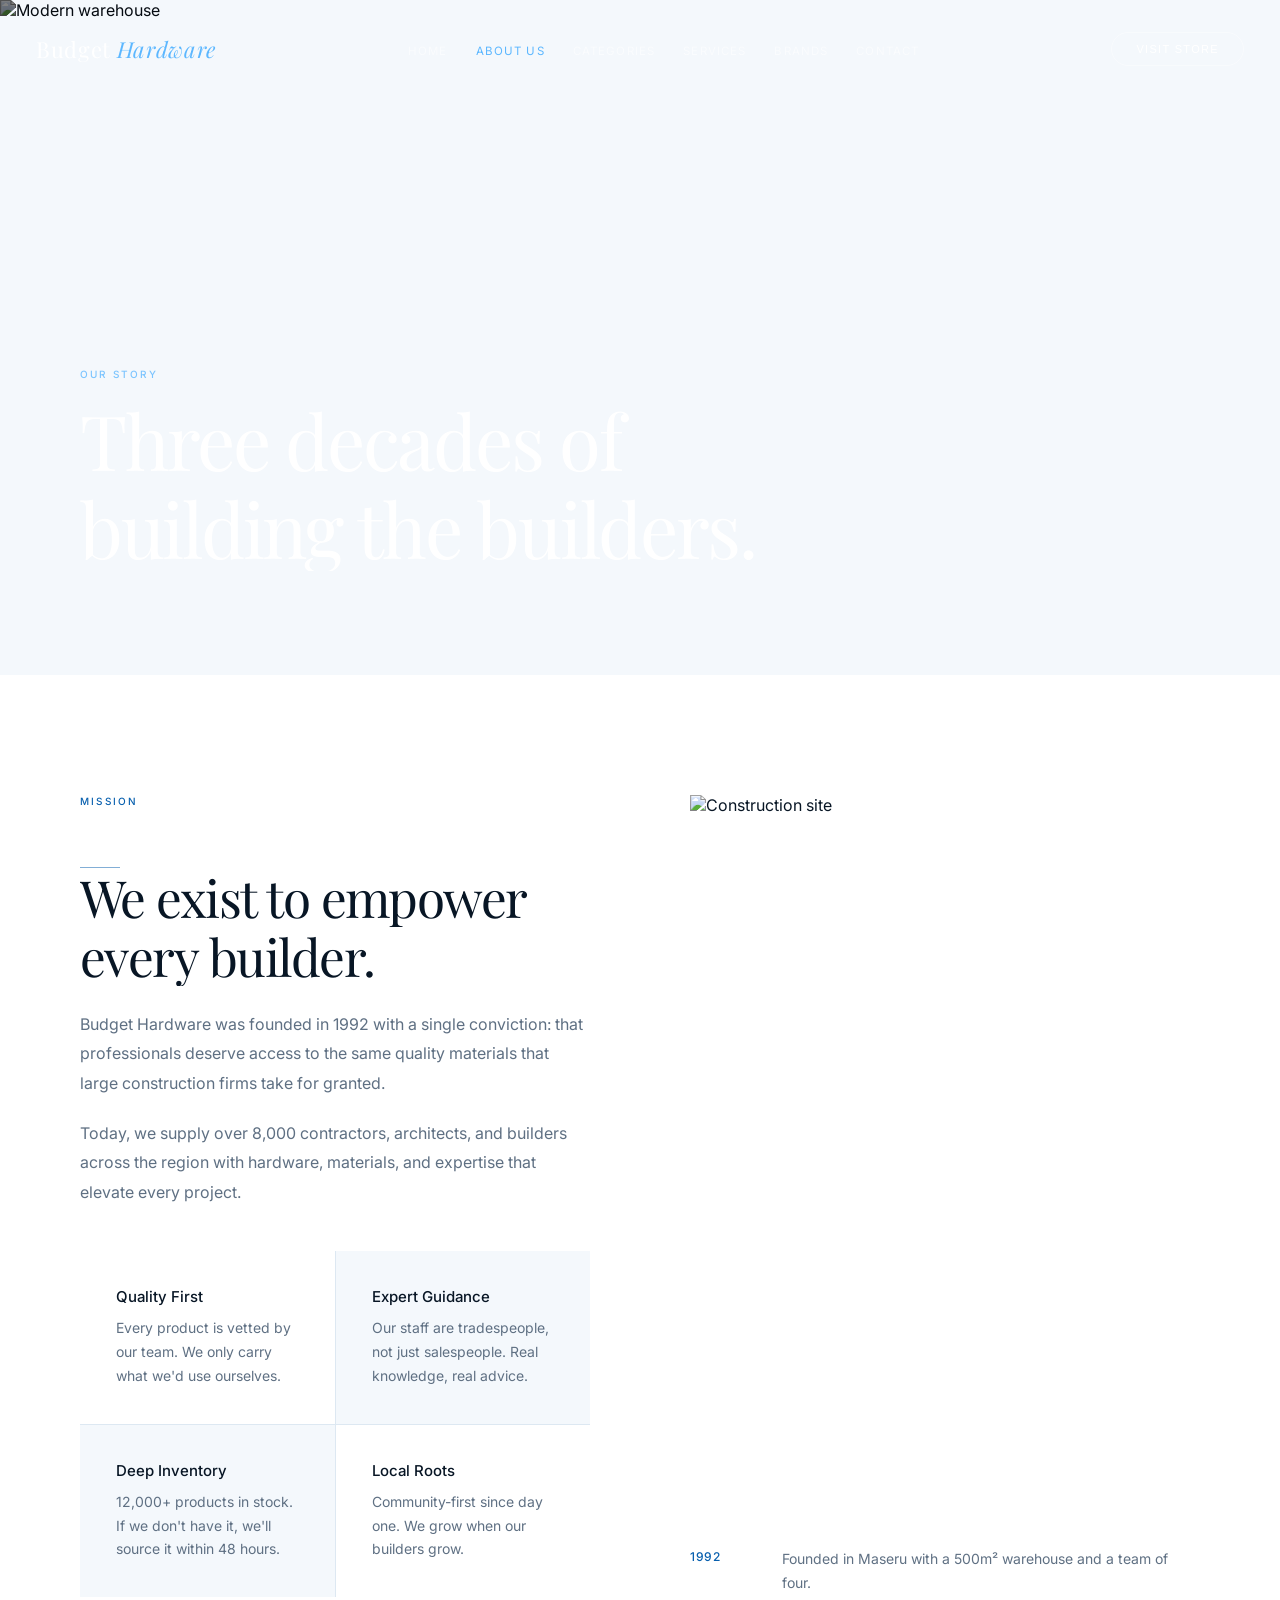
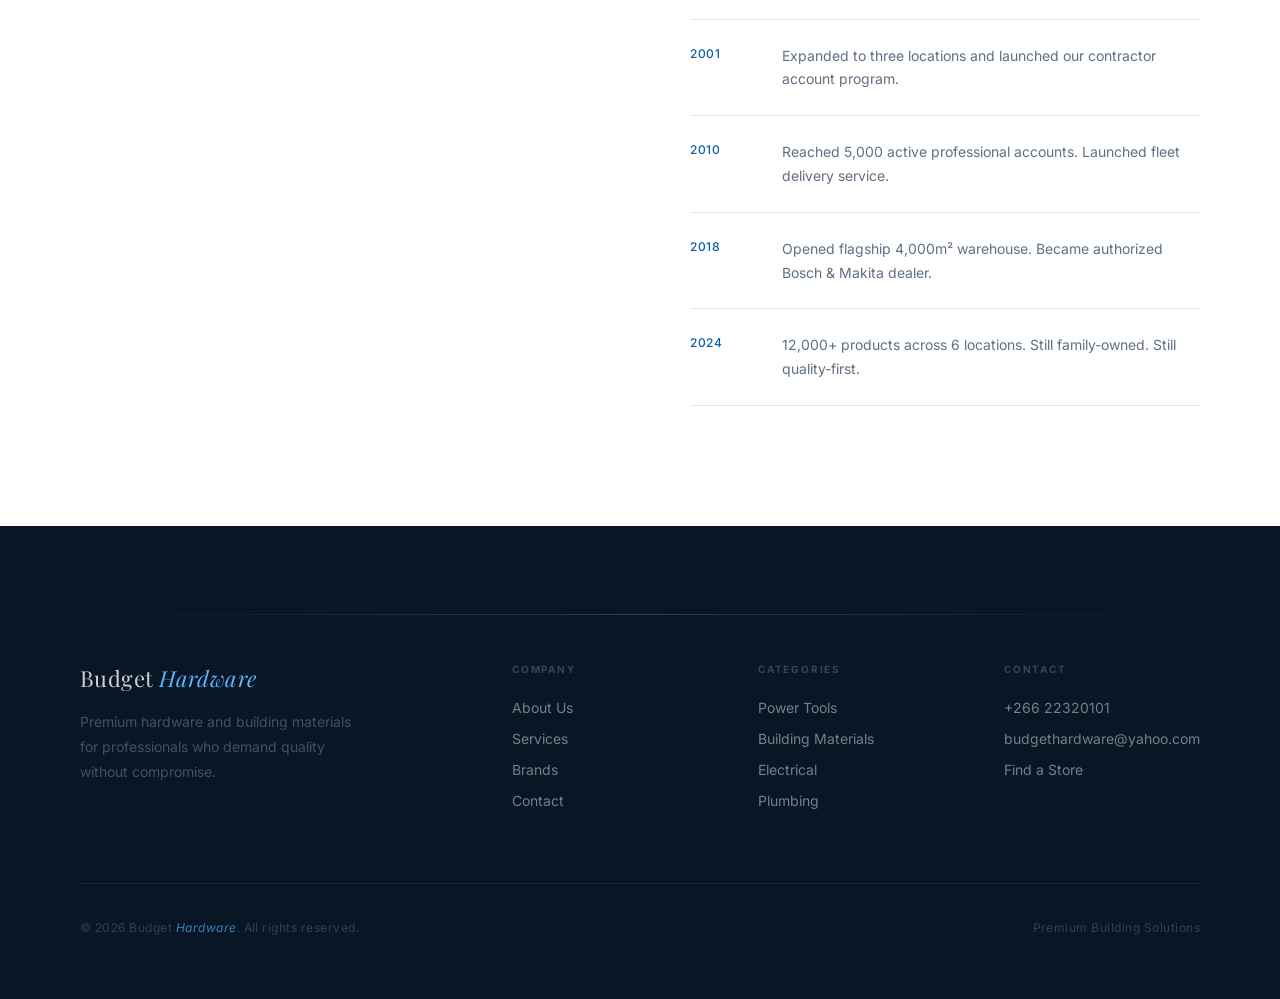
==== commit 6bfb86c0: "Make phone and email clickable" ====
--- a/Budget-Hardware-Website/about.html
+++ b/Budget-Hardware-Website/about.html
@@ -7,7 +7,7 @@
 <link rel="preconnect" href="https://fonts.googleapis.com"/>
 <link rel="preconnect" href="https://fonts.gstatic.com" crossorigin/>
 <link href="https://fonts.googleapis.com/css2?family=Inter:wght@300;400;500;600&family=Playfair+Display:ital,wght@0,400;0,500;1,400&display=swap" rel="stylesheet"/>
-<link rel="stylesheet" href="css/style.css"/>
+<link rel="stylesheet" href="css/style.css?v=3"/>
 </head>
 <body data-page="about">
 
@@ -93,13 +93,13 @@
         <div><div class="footer-brand">Budget <em>Hardware</em></div><p class="footer-tagline">Premium hardware and building materials for professionals who demand quality without compromise.</p></div>
         <div class="footer-col"><h4>Company</h4><a onclick="goPage('about')">About Us</a><a onclick="goPage('services')">Services</a><a onclick="goPage('brands')">Brands</a><a onclick="goPage('contact')">Contact</a></div>
         <div class="footer-col"><h4>Categories</h4><a onclick="goPage('categories')">Power Tools</a><a onclick="goPage('categories')">Building Materials</a><a onclick="goPage('categories')">Electrical</a><a onclick="goPage('categories')">Plumbing</a></div>
-        <div class="footer-col"><h4>Contact</h4><a>+266 50 000 000</a><a>info@budgethardware.com</a><a onclick="goPage('contact')">Find a Store</a></div>
+        <div class="footer-col"><h4>Contact</h4><a href="tel:+26622320101">+266 22320101</a><a href="mailto:budgethardware@yahoo.com">budgethardware@yahoo.com</a><a onclick="goPage('contact')">Find a Store</a></div>
       </div>
       <div class="footer-bottom"><span class="footer-copy">© 2026 Budget <em>Hardware</em>. All rights reserved.</span><span class="footer-copy">Premium Building Solutions</span></div>
     </div>
   </footer>
 </div>
 
-<script src="js/main.js"></script>
+<script src="js/main.js?v=3"></script>
 </body>
 </html>
--- a/Budget-Hardware-Website/css/style.css
+++ b/Budget-Hardware-Website/css/style.css
@@ -19,7 +19,6 @@
   --border:   #DDE8F2;
   --sans:     'Inter', system-ui, sans-serif;
   --serif:    'Playfair Display', Georgia, serif;
-  --marquee-speed: 1;
 }
 
 html { scroll-behavior: smooth; }
@@ -345,7 +344,7 @@
 .scroll-label { font-size: 10px; letter-spacing: 0.24em; text-transform: uppercase; color: rgba(255,255,255,0.35); }
 
 /* ══════════════════════════════════════════════
-   MARQUEE
+   MARQUEE — constant speed, not linked to scroll
    ══════════════════════════════════════════════ */
 .marquee-strip {
   background: var(--blue); overflow: hidden;
@@ -354,7 +353,6 @@
 .marquee-track {
   display: inline-flex; gap: 0;
   animation: marqueeScroll 28s linear infinite;
-  animation-duration: calc(28s / var(--marquee-speed, 1));
 }
 .marquee-item {
   font-family: var(--serif); font-size: 15px; font-weight: 400; color: #fff;
@@ -393,7 +391,8 @@
 .intro-img.active { opacity: 1; }
 
 /* ══════════════════════════════════════════════
-   CATEGORIES — Bento Magazine Grid
+   CATEGORIES — Fixed-height mosaic
+   No dead space, all cards flush, different sizes
    ══════════════════════════════════════════════ */
 .cats-strip { background: var(--bg); padding: 120px 80px; }
 .cats-header {
@@ -402,46 +401,44 @@
 }
 .cats-header .section-h2 { margin-bottom: 0; }
 
-/* Bento grid with perspective for 3D tilt */
 .cats-magazine {
   display: grid;
-  grid-template-columns: 1.5fr 1fr 1.5fr;
-  gap: 3px;
+  grid-template-columns: 1.4fr 1fr 1.4fr;
+  grid-template-rows: 1fr;
+  gap: 2px;
   max-width: 1280px; margin: 0 auto;
+  height: 640px;
   perspective: 1400px;
-  transition: grid-template-columns 0.75s cubic-bezier(0.16,1,0.3,1);
-}
-/* Bento expand — hovered column claims more space */
-.cats-magazine:has(> .cat-card-tall:first-child:hover) {
-  grid-template-columns: 1.95fr 0.9fr 1.15fr;
-}
-.cats-magazine:has(> .cats-col-stacked:nth-child(2):hover) {
-  grid-template-columns: 1.2fr 1.6fr 1.2fr;
-}
-.cats-magazine:has(> .cats-col-stacked:nth-child(3):hover) {
-  grid-template-columns: 1.15fr 0.9fr 1.95fr;
-}
-
-.cats-col-stacked { display: grid; grid-template-rows: 1fr 1fr; gap: 3px; }
+}
+
+.cats-col-stacked {
+  display: grid;
+  grid-template-rows: minmax(0, 1fr) minmax(0, 1fr);
+  gap: 2px;
+  height: 100%;
+  min-height: 0;
+  min-width: 0;
+}
 
 .cat-card {
   position: relative; overflow: hidden; cursor: none;
   background: var(--ink2);
+  height: 100%; width: 100%;
+  min-height: 0; min-width: 0;
   transform-style: preserve-3d;
   will-change: transform;
   transition: box-shadow 0.5s cubic-bezier(0.16,1,0.3,1);
 }
 .cat-card:hover { box-shadow: 0 32px 64px -20px rgba(0,0,0,0.55); z-index: 2; }
-.cat-card-tall { aspect-ratio: 3/4; }
-.cat-card-half { aspect-ratio: 4/3; }
 
 .cat-card img {
+  position: absolute; inset: 0;
   width: 100%; height: 100%; object-fit: cover;
   transition: transform 0.95s cubic-bezier(0.16,1,0.3,1), filter 0.5s ease;
   filter: brightness(0.6) saturate(0.85);
   will-change: transform, filter;
 }
-.cat-card:hover img { filter: brightness(0.42) saturate(0.7); }
+.cat-card:hover img { transform: scale(1.07); filter: brightness(0.42) saturate(0.7); }
 
 .cat-card-overlay {
   position: absolute; inset: 0;
@@ -617,6 +614,8 @@
 .info-item { margin-bottom: 44px; }
 .info-label { font-size: 10px; letter-spacing: 0.16em; text-transform: uppercase; color: rgba(var(--blue-light-rgb),0.75); margin-bottom: 12px; }
 .info-val { font-size: 15px; color: rgba(255,255,255,0.75); line-height: 1.65; }
+.info-val a { color: inherit; text-decoration: none; transition: color 0.3s; }
+.info-val a:hover { color: var(--blue-light); }
 .hours-grid { display: flex; flex-direction: column; gap: 8px; margin-top: 10px; }
 .hours-row { display: flex; justify-content: space-between; font-size: 14px; color: rgba(255,255,255,0.5); padding-bottom: 10px; border-bottom: 1px solid rgba(255,255,255,0.07); }
 
@@ -635,7 +634,8 @@
 .footer-bottom { display: flex; justify-content: space-between; align-items: center; padding-top: 36px; }
 .footer-copy { font-size: 12px; color: rgba(255,255,255,0.18); letter-spacing: 0.04em; }
 .footer-copy em { font-style: italic; color: var(--blue-light); opacity: 0.65; }
-.footer-accent-line { width: 100%; height: 1px; background: linear-gradient(to right, transparent, var(--blue-light), transparent); opacity: 0.26; margin-bottom: 48px; }
+.footer-accent-line,
+.footer-gold-line { width: 100%; height: 1px; background: linear-gradient(to right, transparent, var(--blue-light), transparent); opacity: 0.26; margin-bottom: 48px; }
 
 /* ══════════════════════════════════════════════
    NATIVE CSS SCROLL-DRIVEN DEPTH (modern browsers)
@@ -674,12 +674,6 @@
   .nav-links { display: none; }
   .nav-cta { display: none; }
   .nav-menu-btn { display: flex; }
-  /* Bento expand disabled on tablet */
-  .cats-magazine:has(> .cat-card-tall:first-child:hover),
-  .cats-magazine:has(> .cats-col-stacked:nth-child(2):hover),
-  .cats-magazine:has(> .cats-col-stacked:nth-child(3):hover) {
-    grid-template-columns: 1.5fr 1fr 1.5fr;
-  }
 }
 @media (max-width: 900px) {
   section { padding: 80px 32px; }
@@ -690,9 +684,9 @@
   .hero-line { left: 32px; }
   .intro-grid, .about-grid, .contact-grid, .feature-split-inner { grid-template-columns: 1fr; }
   .intro-stat-grid { grid-template-columns: 1fr 1fr; }
-  .cats-magazine { grid-template-columns: 1fr 1fr; }
-  .cats-col-stacked { grid-template-rows: auto; }
-  .cat-card-tall { aspect-ratio: 4/3; }
+  .cats-magazine { grid-template-columns: 1fr 1fr; height: auto; }
+  .cats-col-stacked { grid-template-rows: 1fr 1fr; height: auto; }
+  .cat-card { min-height: 260px; }
   .cat-full-item { grid-template-columns: 1fr; }
   .cat-full-item:nth-child(even) .cat-full-img { order: 0; }
   .cat-full-item:nth-child(even) .cat-full-text { order: 1; }
@@ -717,9 +711,9 @@
   .hero-btns { flex-direction: column; align-items: stretch; }
   .hero-btns button { width: 100%; text-align: center; justify-content: center; }
   section { padding: 64px 24px; }
-  .cats-magazine { grid-template-columns: 1fr; gap: 3px; }
-  .cats-col-stacked { grid-template-rows: auto auto; gap: 3px; }
-  .cat-card-tall { aspect-ratio: 4/3; }
+  .cats-magazine { grid-template-columns: 1fr; gap: 2px; height: auto; }
+  .cats-col-stacked { grid-template-rows: auto auto; gap: 2px; }
+  .cat-card { min-height: 240px; }
   .cats-header { flex-direction: column; align-items: flex-start; gap: 24px; margin-bottom: 40px; }
   .brands-featured { grid-template-columns: 1fr; }
   .brands-all { grid-template-columns: 1fr 1fr; }
@@ -756,4 +750,4 @@
   .seam { transform: none; opacity: 0.22; }
   .marquee-track { animation: none; }
   .hero-bg { animation: none; }
-}
+}
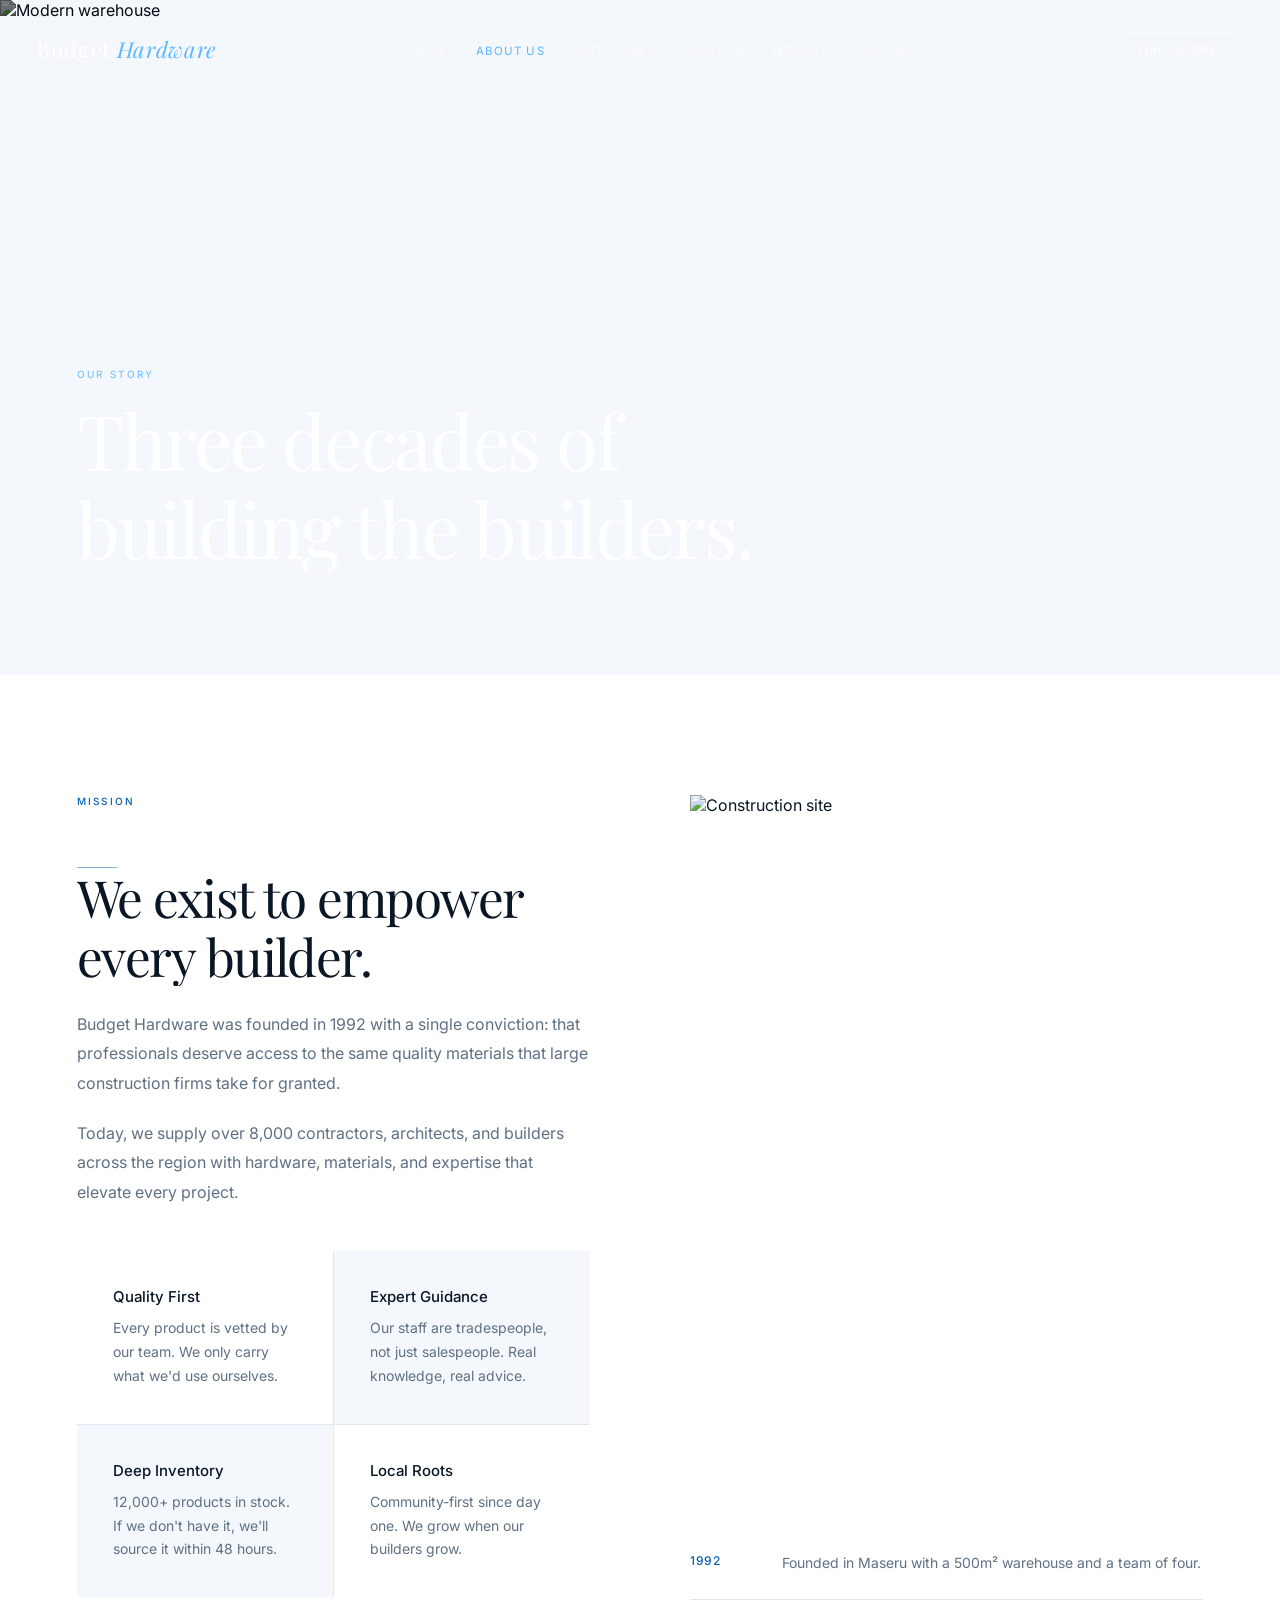
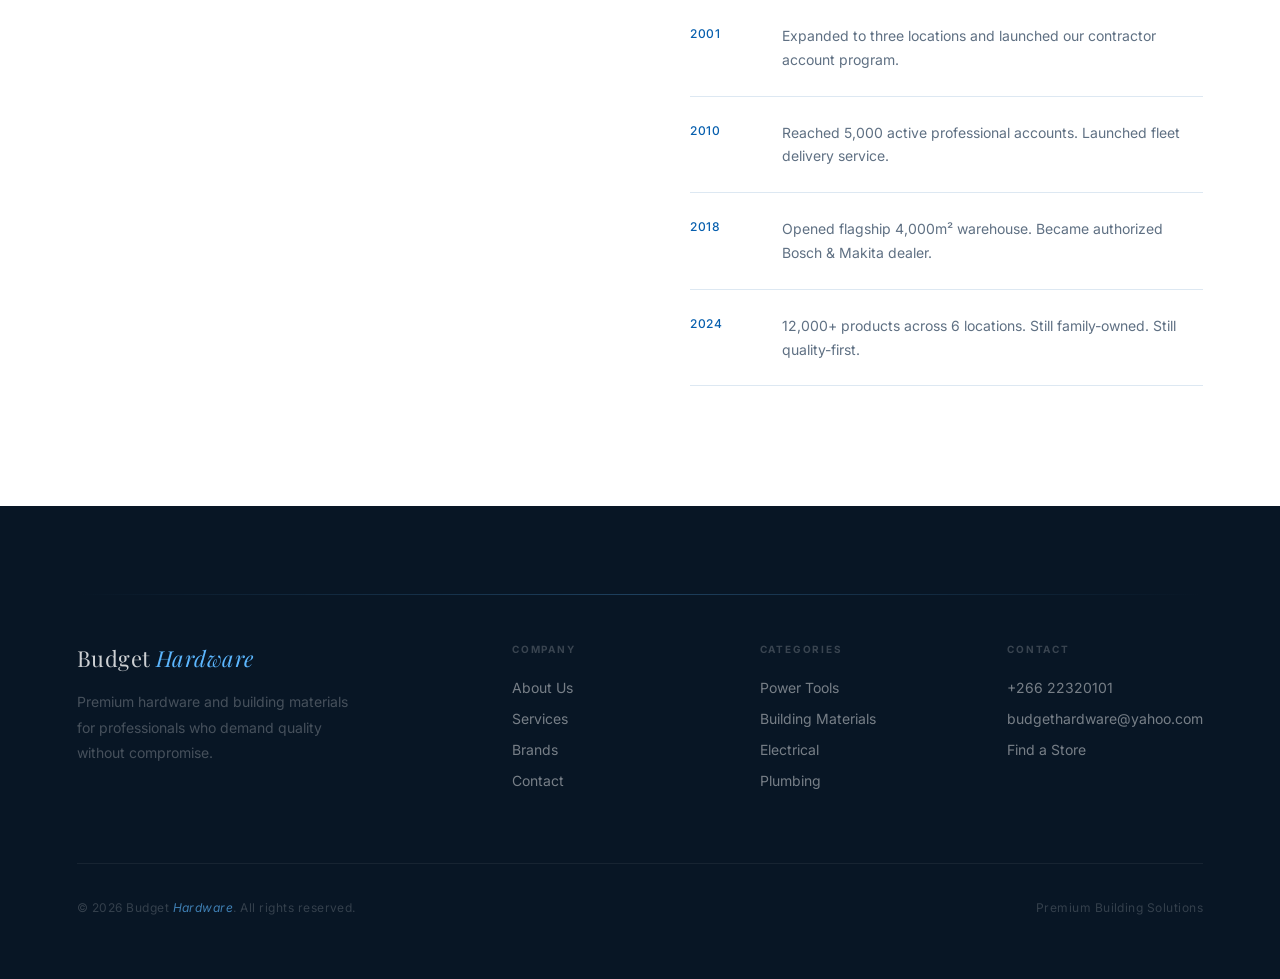
==== commit f51e5e32: "Fix mobile layout: gutters, brand grid, off-canvas drawer overflow Sections carried their padding as" ====
--- a/Budget-Hardware-Website/about.html
+++ b/Budget-Hardware-Website/about.html
@@ -7,7 +7,7 @@
 <link rel="preconnect" href="https://fonts.googleapis.com"/>
 <link rel="preconnect" href="https://fonts.gstatic.com" crossorigin/>
 <link href="https://fonts.googleapis.com/css2?family=Inter:wght@300;400;500;600&family=Playfair+Display:ital,wght@0,400;0,500;1,400&display=swap" rel="stylesheet"/>
-<link rel="stylesheet" href="css/style.css?v=3"/>
+<link rel="stylesheet" href="css/style.css?v=6"/>
 </head>
 <body data-page="about">
 
@@ -50,17 +50,17 @@
     <div class="about-hero-content">
       <div>
         <p class="section-eyebrow" style="color:rgba(var(--blue-light-rgb),0.8)">Our Story</p>
-        <h2 class="section-h2">Three decades of<br>building the builders.</h2>
+        <h2 class="section-h2">Three decades of <br class="br-lg">building the builders.</h2>
       </div>
     </div>
   </div>
 
-  <section class="about-body" style="background:var(--white);padding:120px 80px">
+  <section class="about-body band band-white">
     <div class="about-grid">
       <div>
         <p class="section-eyebrow reveal">Mission</p>
         <div class="divider reveal reveal-delay-1"></div>
-        <h2 class="section-h2 reveal reveal-delay-1">We exist to empower<br>every builder.</h2>
+        <h2 class="section-h2 reveal reveal-delay-1">We exist to empower <br class="br-lg">every builder.</h2>
         <p class="section-body reveal reveal-delay-2" style="margin-bottom:20px">Budget Hardware was founded in 1992 with a single conviction: that professionals deserve access to the same quality materials that large construction firms take for granted.</p>
         <p class="section-body reveal reveal-delay-2">Today, we supply over 8,000 contractors, architects, and builders across the region with hardware, materials, and expertise that elevate every project.</p>
         <div class="values-grid reveal reveal-delay-3">
@@ -100,6 +100,6 @@
   </footer>
 </div>
 
-<script src="js/main.js?v=3"></script>
+<script src="js/main.js?v=6"></script>
 </body>
 </html>
--- a/Budget-Hardware-Website/css/style.css
+++ b/Budget-Hardware-Website/css/style.css
@@ -19,10 +19,24 @@
   --border:   #DDE8F2;
   --sans:     'Inter', system-ui, sans-serif;
   --serif:    'Playfair Display', Georgia, serif;
-}
-
-html { scroll-behavior: smooth; }
-body { font-family: var(--sans); background: var(--bg); color: var(--ink); overflow-x: hidden; }
+
+  /* Fluid layout rhythm — one source of truth for horizontal gutters
+     and vertical band spacing. Scales 22px → 80px across viewports so
+     no breakpoint is ever left with desktop padding on a phone. */
+  --gutter:      clamp(22px, 6vw, 80px);
+  --band-y:      clamp(64px, 10vw, 120px);
+  --band-y-lg:   clamp(80px, 12vw, 180px);
+  --band-y-hero: clamp(116px, 22vw, 180px);
+  --stack-gap:   clamp(36px, 8vw, 100px);
+}
+
+html { scroll-behavior: smooth; overflow-x: hidden; }
+body {
+  font-family: var(--sans); background: var(--bg); color: var(--ink);
+  overflow-x: hidden;
+  overscroll-behavior-x: none;   /* no horizontal rubber-banding */
+  width: 100%;
+}
 
 /* ══════════════════════════════════════════════
    CUSTOM CURSOR
@@ -134,6 +148,7 @@
   transition: transform 1.5s cubic-bezier(0.77,0,0.18,1);
 }
 .seam.seam-visible { transform: scaleX(1); }
+.seam-full { max-width: none; width: 100%; padding: 0 var(--gutter); box-sizing: border-box; }
 
 /* ══════════════════════════════════════════════
    NAV
@@ -198,10 +213,27 @@
 .nav-mobile-panel {
   position: fixed; top: 0; right: 0; height: 100vh; width: 100%; max-width: 380px;
   background: var(--ink); z-index: 105;
-  transform: translateX(100%); transition: transform 0.45s cubic-bezier(0.16,1,0.3,1);
+  transform: translateX(100%);
+  /* Closed, the drawer is taken OUT of the render tree — not merely shoved
+     off-canvas. Parking it at translateX(100%) and trusting
+     body{overflow-x:hidden} to swallow it is a mask, not containment:
+     Chromium honours it, but iOS Safari still lets you pan to the parked
+     panel, which reads as dead space on the right of every page.
+     visibility:hidden removes it from paint, hit-testing and the a11y tree,
+     so there is nothing left out there to reach or tab into. */
+  visibility: hidden;
+  pointer-events: none;
+  transition: transform 0.45s cubic-bezier(0.16,1,0.3,1),
+              visibility 0s linear 0.45s;
   display: flex; flex-direction: column; padding: 100px 44px 44px;
 }
-.nav-mobile-panel.open { transform: translateX(0); }
+@supports (height: 100dvh) { .nav-mobile-panel { height: 100dvh; } }
+.nav-mobile-panel.open {
+  transform: translateX(0);
+  visibility: visible;
+  pointer-events: auto;
+  transition: transform 0.45s cubic-bezier(0.16,1,0.3,1), visibility 0s;
+}
 .nav-mobile-close {
   position: absolute; top: 28px; right: 28px;
   width: 40px; height: 40px;
@@ -244,7 +276,48 @@
 /* ══════════════════════════════════════════════
    SECTION COMMONS
    ══════════════════════════════════════════════ */
-section { padding: 120px 80px; }
+section { padding: var(--band-y) var(--gutter); }
+
+/* ── BAND UTILITIES ──────────────────────────────
+   Replaces the per-page inline `padding:180px 80px` styles.
+   Inline styles outrank media queries, so any section that
+   carried them kept 80px side padding on a 375px phone and
+   crushed its text into a ~215px column. These classes keep
+   the same desktop look but breathe on small screens. */
+.band        { padding: var(--band-y) var(--gutter); }
+.band-lg     { padding: var(--band-y-lg) var(--gutter); }
+.band-hero   { padding: var(--band-y-hero) var(--gutter) var(--band-y); }
+.band-dark   { background: var(--ink); }
+.band-light  { background: var(--bg); }
+.band-white  { background: var(--white); }
+.band-inner  { max-width: 1280px; margin: 0 auto; }
+.band-center { text-align: center; }
+.band-center .section-eyebrow,
+.band-center .section-h2,
+.band-center .band-lede { text-align: center; }
+.band-center .section-h2 { max-width: 580px; margin-left: auto; margin-right: auto; }
+.band-lede {
+  font-size: 15px; line-height: 1.8; color: rgba(255,255,255,0.38);
+  max-width: 400px; margin: 0 auto 44px;
+}
+
+/* Two-column editorial split that collapses to a single stack */
+.split-2 {
+  display: grid; grid-template-columns: 1fr 1fr;
+  gap: var(--stack-gap); align-items: center;
+  max-width: 1280px; margin: 0 auto;
+}
+
+/* Forced line breaks that only make sense on wide screens */
+@media (max-width: 700px) { .br-lg { display: none; } }
+
+/* Dark page-header title (brands / contact / categories heroes) */
+.page-title {
+  color: #fff;
+  font-size: clamp(32px, 8vw, 68px);
+  max-width: 640px;
+}
+
 .section-eyebrow {
   font-size: 10px; font-weight: 500; letter-spacing: 0.22em; text-transform: uppercase;
   color: var(--blue); margin-bottom: 16px; display: block;
@@ -290,9 +363,10 @@
    HERO
    ══════════════════════════════════════════════ */
 .hero {
-  position: relative; width: 100vw; height: 100vh; min-height: 700px;
+  position: relative; width: 100%; height: 100vh; min-height: 700px;
   overflow: hidden; display: flex; align-items: center;
 }
+@supports (height: 100dvh) { .hero { height: 100dvh; } }
 .hero-bg {
   position: absolute; inset: 0;
   background-image: url('../images/hero.jpg');
@@ -365,7 +439,7 @@
 /* ══════════════════════════════════════════════
    INTRO
    ══════════════════════════════════════════════ */
-.intro { background: var(--white); padding: 130px 80px; }
+.intro { background: var(--white); padding: var(--band-y) var(--gutter); }
 .intro-grid { display: grid; grid-template-columns: 1fr 1fr; gap: 100px; align-items: center; max-width: 1280px; margin: 0 auto; }
 .intro-stat-grid { display: grid; grid-template-columns: 1fr 1fr; gap: 1px; margin-top: 64px; background: var(--border); }
 .stat-cell {
@@ -394,7 +468,7 @@
    CATEGORIES — Fixed-height mosaic
    No dead space, all cards flush, different sizes
    ══════════════════════════════════════════════ */
-.cats-strip { background: var(--bg); padding: 120px 80px; }
+.cats-strip { background: var(--bg); padding: var(--band-y) var(--gutter); }
 .cats-header {
   display: flex; justify-content: space-between; align-items: flex-end;
   margin-bottom: 64px; max-width: 1280px; margin-left: auto; margin-right: auto;
@@ -489,7 +563,7 @@
 /* ══════════════════════════════════════════════
    BRANDS MINI
    ══════════════════════════════════════════════ */
-.brands-mini { background: var(--ink); padding: 80px; }
+.brands-mini { background: var(--ink); padding: clamp(56px, 8vw, 80px) var(--gutter); }
 .brands-mini-inner { max-width: 1280px; margin: 0 auto; }
 .brands-mini .section-eyebrow { color: rgba(var(--blue-light-rgb),0.75); }
 .brands-mini .section-h2 { color: #fff; }
@@ -511,7 +585,7 @@
    ══════════════════════════════════════════════ */
 .about-hero { position: relative; width: 100%; height: 75vh; overflow: hidden; }
 .about-hero img { width: 100%; height: 100%; object-fit: cover; filter: brightness(0.5) saturate(0.8); }
-.about-hero-content { position: absolute; inset: 0; display: flex; align-items: flex-end; padding: 80px; }
+.about-hero-content { position: absolute; inset: 0; display: flex; align-items: flex-end; padding: clamp(40px, 7vw, 80px) var(--gutter); }
 .about-hero-content .section-h2 { color: #fff; font-size: clamp(40px, 6vw, 76px); max-width: 700px; }
 .about-body { background: var(--white); }
 .about-grid { display: grid; grid-template-columns: 1fr 1fr; gap: 100px; max-width: 1280px; margin: 0 auto; align-items: start; }
@@ -528,7 +602,7 @@
 /* ══════════════════════════════════════════════
    CATEGORIES PAGE
    ══════════════════════════════════════════════ */
-.cats-page-hero { background: var(--ink); padding: 180px 80px 80px; }
+.cats-page-hero { background: var(--ink); padding: var(--band-y-hero) var(--gutter) clamp(56px, 8vw, 80px); }
 .cats-page-hero .section-h2 { color: #fff; font-size: clamp(40px, 5vw, 68px); max-width: 680px; }
 .cats-full { background: var(--bg); }
 .cat-full-item { display: grid; grid-template-columns: 1fr 1fr; gap: 0; }
@@ -537,7 +611,7 @@
 .cat-full-img { aspect-ratio: 4/3; overflow: hidden; }
 .cat-full-img img { width: 100%; height: 100%; object-fit: cover; transition: transform 0.95s cubic-bezier(0.16,1,0.3,1); filter: saturate(0.9); }
 .cat-full-item:hover .cat-full-img img { transform: scale(1.045); }
-.cat-full-text { padding: 80px; display: flex; flex-direction: column; justify-content: center; background: var(--white); }
+.cat-full-text { padding: clamp(44px, 7vw, 80px) var(--gutter); display: flex; flex-direction: column; justify-content: center; background: var(--white); }
 .cat-full-item:nth-child(even) .cat-full-text { background: var(--bg); }
 .cat-tag {
   display: inline-block; font-size: 10px; letter-spacing: 0.18em; text-transform: uppercase;
@@ -553,7 +627,7 @@
 .services-list { background: var(--white); }
 .service-row {
   display: grid; grid-template-columns: 72px 1fr 1fr; gap: 0;
-  padding: 64px 80px; border-bottom: 1px solid var(--border);
+  padding: clamp(36px, 5vw, 64px) var(--gutter); border-bottom: 1px solid var(--border);
   align-items: start; max-width: 1440px; margin: 0 auto;
   transition: background 0.35s, padding-left 0.35s;
   cursor: none;
@@ -568,14 +642,27 @@
    ══════════════════════════════════════════════ */
 .brands-featured { display: grid; grid-template-columns: repeat(3, 1fr); gap: 2px; background: var(--border); border: 1px solid var(--border); }
 .brand-cell {
-  background: var(--white); padding: 56px 40px;
+  background: var(--white); padding: clamp(24px, 4vw, 56px) clamp(18px, 3vw, 40px);
   display: flex; flex-direction: column; align-items: center; justify-content: center;
-  gap: 12px; cursor: none; transition: background 0.3s; height: 240px; overflow: hidden;
+  gap: 12px; cursor: none; transition: background 0.3s;
+  aspect-ratio: 16 / 11; min-height: 150px; overflow: hidden; text-align: center;
 }
 .brand-cell:hover { background: var(--bg); }
-.brand-cell-name { font-family: var(--serif); font-size: 28px; font-weight: 400; color: var(--ink); }
-.brand-cell-tag { font-size: 11px; color: var(--muted); letter-spacing: 0.1em; text-transform: uppercase; }
-.brand-cell-dot { width: 6px; height: 6px; border-radius: 50%; background: var(--blue); }
+.brand-cell-name { font-family: var(--serif); font-size: clamp(20px, 4.4vw, 28px); font-weight: 400; color: var(--ink); line-height: 1.15; }
+.brand-cell-tag { font-size: clamp(9.5px, 2.4vw, 11px); color: var(--muted); letter-spacing: 0.1em; text-transform: uppercase; line-height: 1.5; }
+.brand-cell-dot { width: 6px; height: 6px; border-radius: 50%; background: var(--blue); flex-shrink: 0; }
+
+/* Logo tiles — contain, never crop. `cover` was slicing the ends off
+   wordmarks like Makita; one tile also used contain, so the wall read
+   as four different treatments. One rule now covers all of them. */
+.brand-cell.is-logo { padding: clamp(18px, 4vw, 34px); }
+.brand-logo-img {
+  width: 100%; height: 100%;
+  object-fit: contain; object-position: center;
+  transition: transform 0.5s cubic-bezier(0.16,1,0.3,1);
+}
+.brand-cell.is-logo:hover .brand-logo-img { transform: scale(1.04); }
+
 .brands-all { display: grid; grid-template-columns: repeat(4, 1fr); gap: 1px; background: var(--border); margin-top: 2px; }
 .brand-all-cell {
   background: var(--white); padding: 36px 28px;
@@ -589,8 +676,8 @@
    ══════════════════════════════════════════════ */
 .contact-body { background: var(--white); }
 .contact-grid { display: grid; grid-template-columns: 1fr 1fr; gap: 0; }
-.contact-form-side { padding: 88px 80px; }
-.contact-info-side { padding: 88px 80px; background: var(--ink); }
+.contact-form-side { padding: clamp(44px, 7vw, 88px) var(--gutter); }
+.contact-info-side { padding: clamp(44px, 7vw, 88px) var(--gutter); background: var(--ink); }
 .form-group { margin-bottom: 32px; }
 .form-label { display: block; font-size: 10px; letter-spacing: 0.14em; text-transform: uppercase; color: var(--blue); margin-bottom: 12px; }
 .form-input, .form-textarea {
@@ -622,7 +709,7 @@
 /* ══════════════════════════════════════════════
    FOOTER
    ══════════════════════════════════════════════ */
-footer { background: var(--ink); padding: 88px 80px 64px; }
+footer { background: var(--ink); padding: clamp(56px, 8vw, 88px) var(--gutter) clamp(40px, 6vw, 64px); }
 .footer-inner { max-width: 1280px; margin: 0 auto; }
 .footer-top { display: grid; grid-template-columns: 2fr 1fr 1fr 1fr; gap: 60px; padding-bottom: 60px; border-bottom: 1px solid rgba(255,255,255,0.06); }
 .footer-brand { font-family: var(--serif); font-size: 22px; color: rgba(255,255,255,0.8); font-weight: 400; margin-bottom: 16px; letter-spacing: 0.02em; }
@@ -676,13 +763,20 @@
   .nav-menu-btn { display: flex; }
 }
 @media (max-width: 900px) {
-  section { padding: 80px 32px; }
   #nav { padding: 0 24px; }
   #nav.scrolled { padding: 12px 24px; }
-  .hero-content { padding: 0 32px; }
-  .hero-scroll { left: 32px; }
-  .hero-line { left: 32px; }
-  .intro-grid, .about-grid, .contact-grid, .feature-split-inner { grid-template-columns: 1fr; }
+  .hero-content { padding: 0 var(--gutter); }
+  .hero-scroll { left: var(--gutter); }
+  .hero-line { left: var(--gutter); }
+  .intro-grid, .about-grid, .contact-grid, .feature-split-inner, .split-2 { grid-template-columns: 1fr; }
+
+  /* Horizontal entrance reveals park their element 48px outside the viewport
+     until the observer fires — the same "parked off-canvas, masked by
+     overflow-x:hidden" trap as the nav drawer. Columns are stacked at this
+     width anyway, so a sideways slide carries no meaning: slide up instead
+     and nothing ever sits outside the viewport horizontally. */
+  .reveal-left, .reveal-right { transform: translateY(34px); }
+  .reveal-left.visible, .reveal-right.visible { transform: translateY(0); }
   .intro-stat-grid { grid-template-columns: 1fr 1fr; }
   .cats-magazine { grid-template-columns: 1fr 1fr; height: auto; }
   .cats-col-stacked { grid-template-rows: 1fr 1fr; height: auto; }
@@ -690,51 +784,124 @@
   .cat-full-item { grid-template-columns: 1fr; }
   .cat-full-item:nth-child(even) .cat-full-img { order: 0; }
   .cat-full-item:nth-child(even) .cat-full-text { order: 1; }
-  .service-row { grid-template-columns: 48px 1fr; row-gap: 16px; padding: 44px 32px; }
-  .service-row:hover { padding-left: 32px; }
+  .service-row { grid-template-columns: 48px 1fr; row-gap: 16px; padding: 44px var(--gutter); }
+  .service-row:hover { padding-left: var(--gutter); }
   .svc-desc { grid-column: 2; }
   .brands-featured { grid-template-columns: 1fr 1fr; }
   .brands-all { grid-template-columns: repeat(3, 1fr); }
   .footer-top { grid-template-columns: 1fr 1fr; gap: 40px; }
-  .contact-form-side, .contact-info-side { padding: 56px 32px; }
-  .cat-full-text { padding: 56px 32px; }
-  footer { padding: 64px 32px 48px; }
-  .brands-mini { padding: 64px 32px; }
-  .cats-strip { padding: 80px 32px; }
+  .contact-form-side, .contact-info-side { padding: 56px var(--gutter); }
+  .cat-full-text { padding: 56px var(--gutter); }
+  footer { padding: 64px var(--gutter) 48px; }
+  .brands-mini { padding: 64px var(--gutter); }
+  .cats-strip { padding: 80px var(--gutter); }
 }
 @media (max-width: 600px) {
   .nav-links { display: none; }
   .nav-cta { display: none; }
   .nav-menu-btn { display: flex; }
-  .hero-h1 { font-size: clamp(38px, 9vw, 56px); }
-  .hero-sub { font-size: 15px; }
-  .hero-btns { flex-direction: column; align-items: stretch; }
-  .hero-btns button { width: 100%; text-align: center; justify-content: center; }
-  section { padding: 64px 24px; }
+
+  /* Keep the wordmark whole — at 375px the scrolled pill was clipping it */
+  .nav-logo { font-size: 18px; letter-spacing: 0.01em; white-space: nowrap; }
+  #nav.scrolled { padding: 10px 14px; }
+  #nav.scrolled .nav-inner { padding: 12px 18px; border-radius: 14px; }
+
+  /* The desktop overlay fades left→right because copy sits in the left
+     column. On a phone the copy is full-bleed, so the pale right end left
+     white text sitting on bright sky. Vertical scrim instead. */
+  .hero-overlay {
+    background: linear-gradient(180deg, rgba(0,0,0,0.78) 0%, rgba(0,0,0,0.5) 42%, rgba(0,0,0,0.72) 100%);
+  }
+  .hero { min-height: 560px; }
+  .hero-h1 { font-size: clamp(38px, 9vw, 56px); margin-bottom: 24px; }
+  .hero-eyebrow { margin-bottom: 20px; font-size: 9.5px; letter-spacing: 0.18em; }
+  .hero-sub { font-size: 15px; max-width: none; margin-bottom: 32px; }
+  .hero-btns { flex-direction: column; align-items: stretch; gap: 10px; }
+  .hero-btns button { width: 100%; text-align: center; justify-content: center; padding: 17px 28px; }
+  .hero-scroll { bottom: 28px; }
+  .hero-word { display: none; }
+
+  /* TEXT MEASURE — headings and body were inheriting desktop max-widths
+     and centring margins inside a narrow column, which read as broken
+     alignment. On phones text runs the full gutter-to-gutter measure. */
+  .section-h2 { font-size: clamp(30px, 8.2vw, 42px); letter-spacing: -0.02em; }
+  .section-body, .band-lede, .cat-full-p, .svc-desc, .feature-text {
+    max-width: none; font-size: 15px; line-height: 1.75;
+  }
+  .band-center .section-h2,
+  .band-center .band-lede { max-width: 100%; margin-left: 0; margin-right: 0; }
+  .band-center .band-lede { margin-bottom: 36px; }
+  .divider { margin-bottom: 28px; }
+
   .cats-magazine { grid-template-columns: 1fr; gap: 2px; height: auto; }
   .cats-col-stacked { grid-template-rows: auto auto; gap: 2px; }
   .cat-card { min-height: 240px; }
   .cats-header { flex-direction: column; align-items: flex-start; gap: 24px; margin-bottom: 40px; }
-  .brands-featured { grid-template-columns: 1fr; }
-  .brands-all { grid-template-columns: 1fr 1fr; }
+  .cats-header .btn-dark { width: 100%; justify-content: center; }
+  /* Card copy sits closer to the edge when the card is full-width */
+  .cat-info { padding: 26px 22px; }
+  .cat-name { font-size: 22px; }
+
+  /* ── BRANDS PAGE, PHONE ──────────────────────
+     Was 1 column: every logo became a 240px-tall band and the
+     list ran ~1400px of scroll. Two even columns keeps the wall
+     legible, halves the scroll, and gives logos a sane tile. */
+  .brands-featured { grid-template-columns: 1fr 1fr; }
+  .brand-cell { aspect-ratio: 1 / 1; min-height: 0; padding: 20px 14px; gap: 8px; }
+  .brand-cell.is-logo { padding: 16px; }
+  .brand-cell-name { font-size: 19px; }
+  .brand-cell-tag { font-size: 9.5px; letter-spacing: 0.08em; }
+  .brands-all { grid-template-columns: repeat(3, 1fr); }
+  .brand-all-cell {
+    padding: 20px 8px; font-size: 16px; text-align: center;
+    display: flex; align-items: center; justify-content: center; min-height: 64px;
+  }
   .brands-row { gap: 24px 32px; justify-content: flex-start; }
-  .intro-stat-grid { grid-template-columns: 1fr; }
+
+  .intro-stat-grid { grid-template-columns: 1fr 1fr; }
   .values-grid { grid-template-columns: 1fr; }
-  .cat-full-text { padding: 44px 24px; }
+  .cat-full-text { padding: 44px var(--gutter); }
   .cat-full-h3 { font-size: 28px; }
-  .service-row { grid-template-columns: 1fr; padding: 36px 24px; }
+  .service-row { grid-template-columns: 1fr; padding: 36px var(--gutter); }
   .svc-desc { grid-column: 1; }
   .svc-num { padding-top: 0; }
-  .contact-form-side, .contact-info-side { padding: 44px 24px; }
+  .contact-form-side, .contact-info-side { padding: 44px var(--gutter); }
+  /* 16px keeps iOS from auto-zooming the whole page on focus, and the
+     taller padding gets each field over the 44px touch-target floor. */
+  .form-input, .form-textarea { font-size: 16px; padding: 15px 0; }
+  .form-submit { width: 100%; justify-content: center; padding: 18px 32px; }
+  .hours-row { font-size: 13.5px; gap: 12px; }
+
   .footer-top { grid-template-columns: 1fr; gap: 36px; }
-  footer { padding: 56px 24px 40px; }
+  footer { padding: 56px var(--gutter) 40px; }
   .footer-bottom { flex-direction: column; align-items: flex-start; gap: 8px; }
   .nav-mobile-panel { max-width: 100%; padding: 96px 28px 32px; }
   .nav-mobile-links a { font-size: 26px; }
   .hero-line { display: none; }
-  .about-hero-content { padding: 48px 24px; }
-  .cats-page-hero { padding: 140px 24px 60px; }
-  .brands-mini { padding: 64px 24px; }
+  .about-hero-content { padding: 48px var(--gutter); }
+  .cats-page-hero { padding: 140px var(--gutter) 60px; }
+  .brands-mini { padding: 64px var(--gutter); }
+}
+
+/* The magazine cards tilt in 3D on pointer move. Touch devices never
+   fire that, and preserve-3d + translateZ layers are a known source of
+   paint glitches on mobile GPUs — so flatten them where hover is absent. */
+@media (hover: none), (max-width: 900px) {
+  .cats-magazine { perspective: none; }
+  .cat-card { transform-style: flat; transform: none !important; }
+  .cat-info, .cat-label { transform: none; }
+  .cat-card:hover .cat-info { transform: none; }
+  .cat-arrow { transform: scale(0.8); }
+  .cat-card:hover .cat-arrow { transform: scale(1); }
+}
+
+/* ── SMALL PHONES (≤400px) ── */
+@media (max-width: 400px) {
+  .brands-all { grid-template-columns: 1fr 1fr; }
+  .brand-all-cell { font-size: 17px; }
+  .intro-stat-grid { grid-template-columns: 1fr 1fr; }
+  .stat-cell { padding: 24px 18px; }
+  .stat-num { font-size: 38px; }
 }
 
 /* ══════════════════════════════════════════════
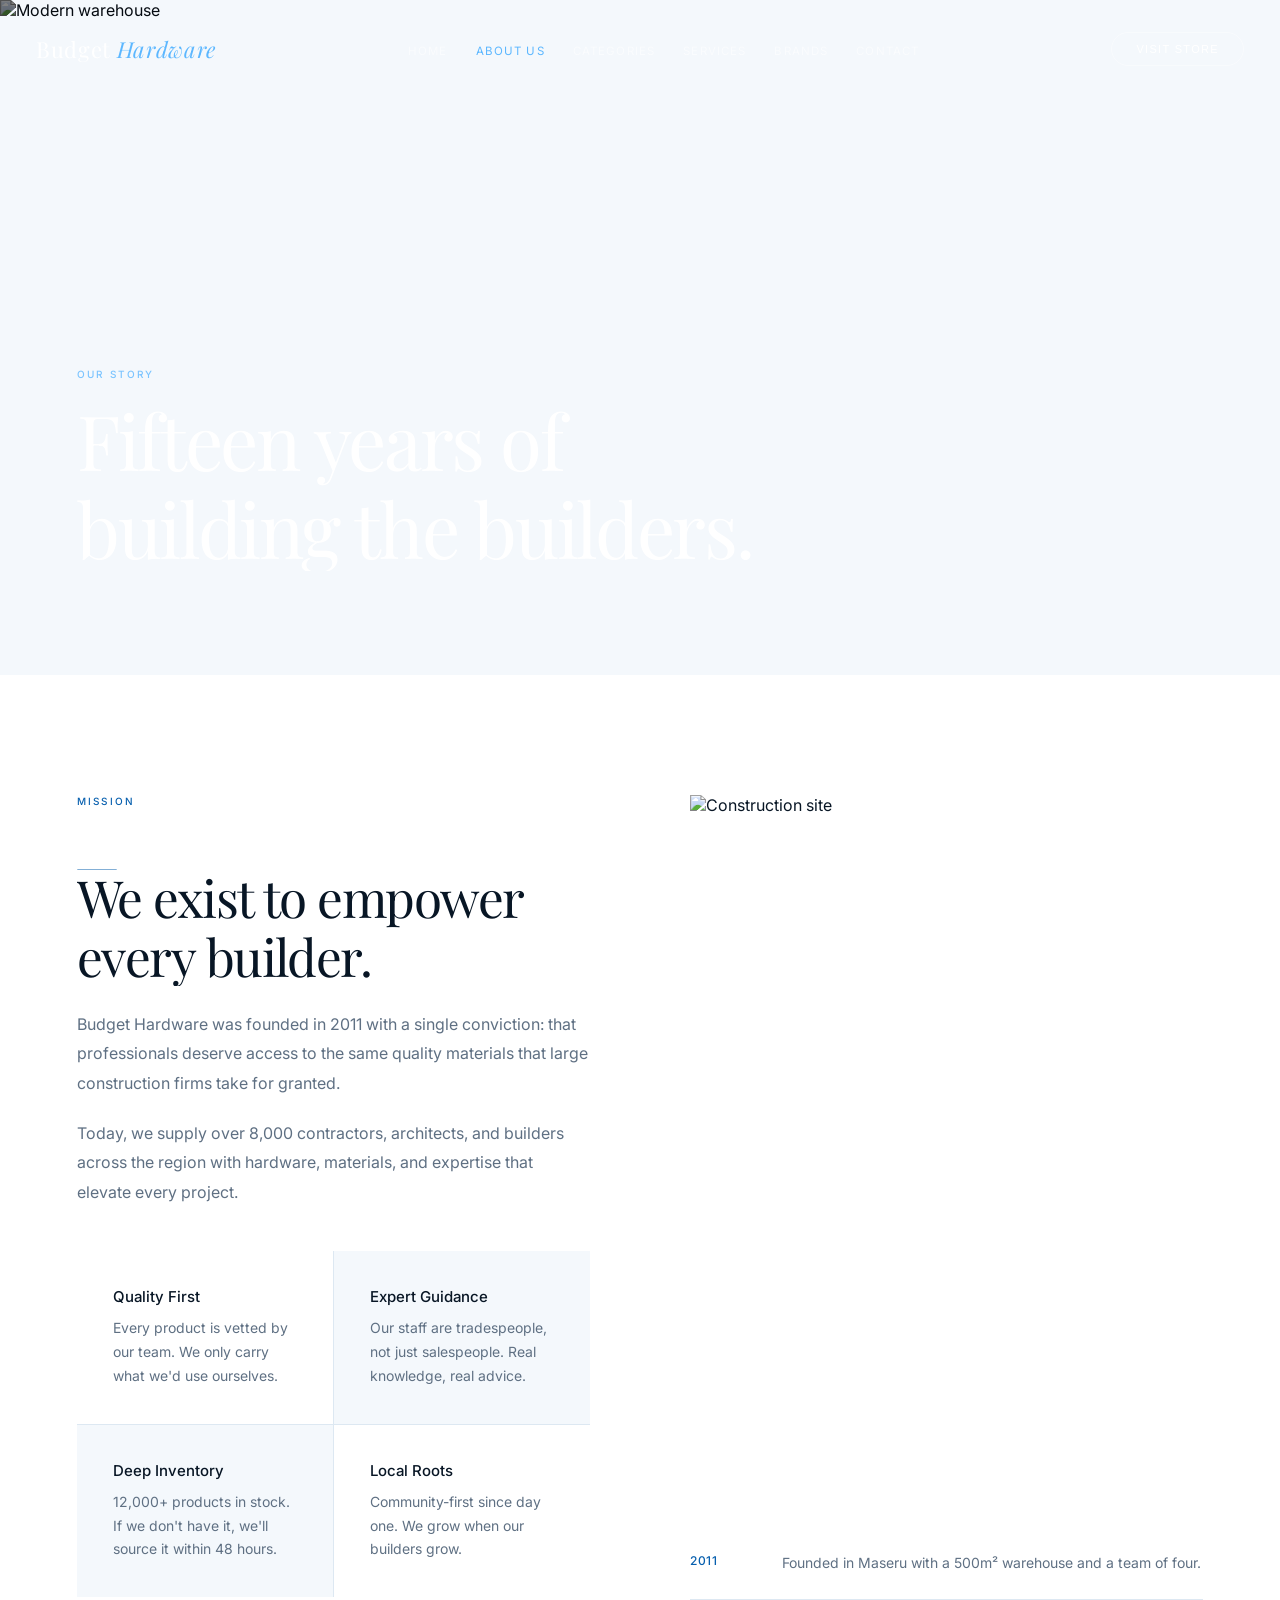
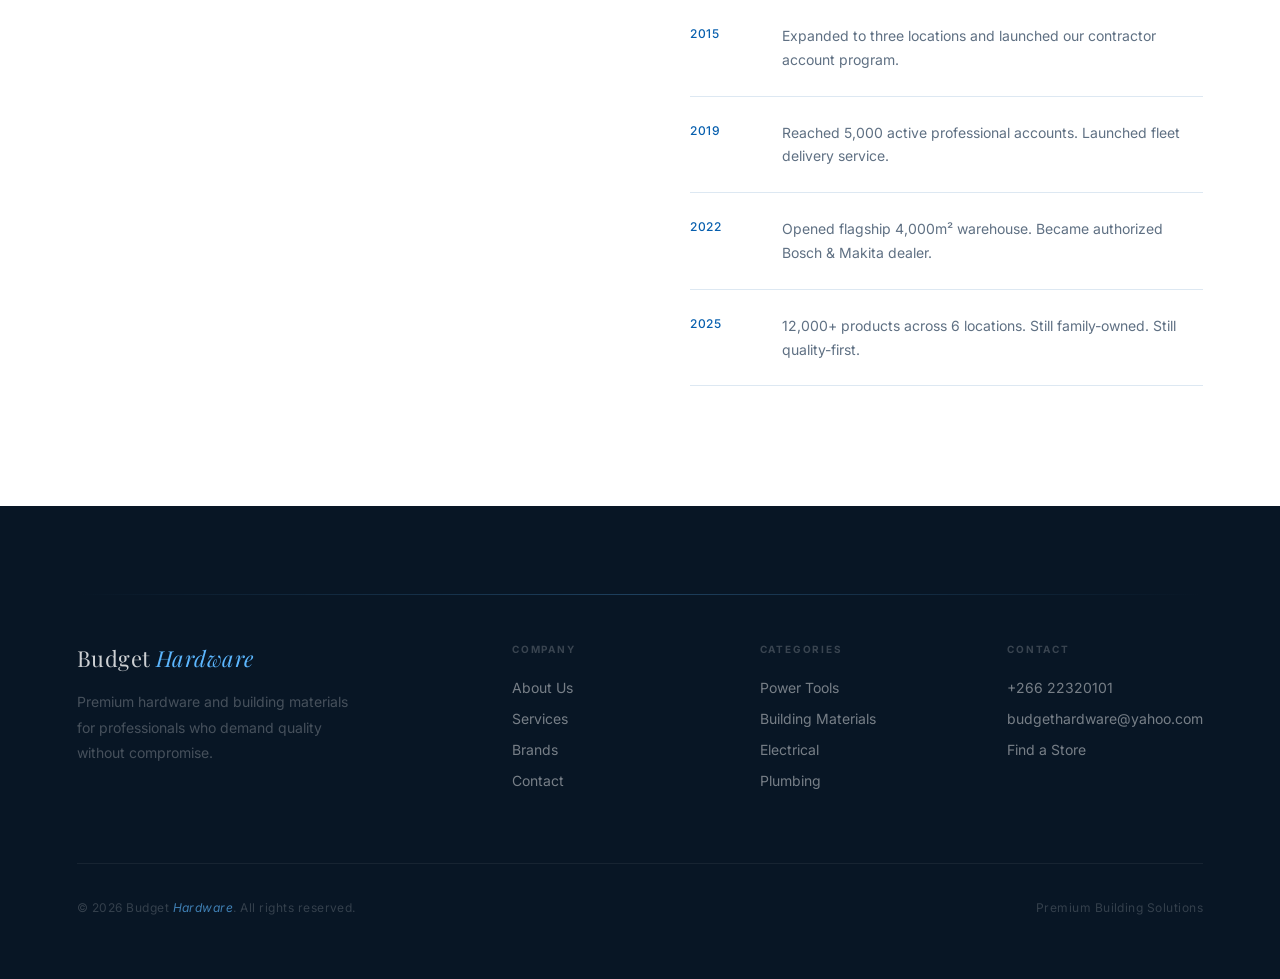
==== commit c243bea7: "Redesign nav + foundation, add motion system, fix keyboard access NAV DRAWER Rebuilt around a plumb " ====
--- a/Budget-Hardware-Website/about.html
+++ b/Budget-Hardware-Website/about.html
@@ -7,50 +7,60 @@
 <link rel="preconnect" href="https://fonts.googleapis.com"/>
 <link rel="preconnect" href="https://fonts.gstatic.com" crossorigin/>
 <link href="https://fonts.googleapis.com/css2?family=Inter:wght@300;400;500;600&family=Playfair+Display:ital,wght@0,400;0,500;1,400&display=swap" rel="stylesheet"/>
-<link rel="stylesheet" href="css/style.css?v=6"/>
+<link rel="stylesheet" href="css/style.css?v=20"/>
 </head>
 <body data-page="about">
 
+<a class="skip-link" href="#main">Skip to content</a>
+
 <nav id="nav" class="transparent">
   <div class="nav-inner">
-    <a class="nav-logo" onclick="goPage('home')">Budget <em>Hardware</em></a>
+    <a class="nav-logo" href="index.html">Budget <em>Hardware</em></a>
     <ul class="nav-links">
-      <li><a onclick="goPage('home')" data-page="home">Home</a></li>
-      <li><a onclick="goPage('about')" data-page="about">About Us</a></li>
-      <li><a onclick="goPage('categories')" data-page="categories">Categories</a></li>
-      <li><a onclick="goPage('services')" data-page="services">Services</a></li>
-      <li><a onclick="goPage('brands')" data-page="brands">Brands</a></li>
-      <li><a onclick="goPage('contact')" data-page="contact">Contact</a></li>
+      <li><a href="index.html" data-page="home">Home</a></li>
+      <li><a href="about.html" data-page="about">About Us</a></li>
+      <li><a href="categories.html" data-page="categories">Categories</a></li>
+      <li><a href="services.html" data-page="services">Services</a></li>
+      <li><a href="brands.html" data-page="brands">Brands</a></li>
+      <li><a href="contact.html" data-page="contact">Contact</a></li>
     </ul>
     <button class="nav-cta" onclick="goPage('contact')">Visit Store</button>
-    <button class="nav-menu-btn" id="navMenuBtn" aria-label="Open menu"><span></span><span></span><span></span></button>
+    <button class="nav-menu-btn" id="navMenuBtn" aria-label="Open menu" aria-expanded="false" aria-controls="navMobilePanel"><span></span><span></span></button>
   </div>
 </nav>
 
 <div class="nav-mobile-backdrop" id="navMobileBackdrop"></div>
-<div class="nav-mobile-panel" id="navMobilePanel">
-  <button class="nav-mobile-close" aria-label="Close menu">
-    <svg viewBox="0 0 24 24" stroke-width="1.5"><path d="M18 6L6 18M6 6l12 12"/></svg>
-  </button>
+<div class="nav-mobile-panel" id="navMobilePanel" aria-label="Site menu">
+  <p class="nav-mobile-eyebrow">Menu</p>
   <ul class="nav-mobile-links">
-    <li><a onclick="goPage('home')" data-page="home">Home</a></li>
-    <li><a onclick="goPage('about')" data-page="about">About Us</a></li>
-    <li><a onclick="goPage('categories')" data-page="categories">Categories</a></li>
-    <li><a onclick="goPage('services')" data-page="services">Services</a></li>
-    <li><a onclick="goPage('brands')" data-page="brands">Brands</a></li>
-    <li><a onclick="goPage('contact')" data-page="contact">Contact</a></li>
+    <li><a href="index.html" data-page="home">Home</a></li>
+    <li><a href="about.html" data-page="about" class="active">About Us</a></li>
+    <li><a href="categories.html" data-page="categories">Categories</a></li>
+    <li><a href="services.html" data-page="services">Services</a></li>
+    <li><a href="brands.html" data-page="brands">Brands</a></li>
+    <li><a href="contact.html" data-page="contact">Contact</a></li>
   </ul>
-  <button class="nav-mobile-cta" onclick="goPage('contact')">Visit Store</button>
+  <div class="nav-mobile-foot">
+    <div class="nav-mobile-foot-rule"></div>
+    <p class="nav-mobile-foot-label">Maseru Store</p>
+    <p class="nav-mobile-foot-addr">23 Motsoene Road,<br>Behind Industrial Area Post Office</p>
+    <a href="tel:+26622320101">+266 22320101</a>
+    <a href="mailto:budgethardware@yahoo.com">budgethardware@yahoo.com</a>
+    <button class="nav-mobile-cta" onclick="goPage('contact')">
+      Get directions
+      <svg viewBox="0 0 24 24" stroke-width="2" aria-hidden="true"><path d="M5 12h14M12 5l7 7-7 7"/></svg>
+    </button>
+  </div>
 </div>
 
-<div class="page active" id="page-about">
+<main class="page active" id="main" data-page-id="about">
   <!-- Hero with curtain image -->
   <div class="about-hero img-curtain">
     <img src="https://images.unsplash.com/photo-1497366216548-37526070297c?w=1400&q=80" alt="Modern warehouse" loading="lazy"/>
     <div class="about-hero-content">
       <div>
         <p class="section-eyebrow" style="color:rgba(var(--blue-light-rgb),0.8)">Our Story</p>
-        <h2 class="section-h2">Three decades of <br class="br-lg">building the builders.</h2>
+        <h1 class="section-h2">Fifteen years of <br class="br-lg">building the builders.</h1>
       </div>
     </div>
   </div>
@@ -61,13 +71,13 @@
         <p class="section-eyebrow reveal">Mission</p>
         <div class="divider reveal reveal-delay-1"></div>
         <h2 class="section-h2 reveal reveal-delay-1">We exist to empower <br class="br-lg">every builder.</h2>
-        <p class="section-body reveal reveal-delay-2" style="margin-bottom:20px">Budget Hardware was founded in 1992 with a single conviction: that professionals deserve access to the same quality materials that large construction firms take for granted.</p>
+        <p class="section-body reveal reveal-delay-2" style="margin-bottom:20px">Budget Hardware was founded in 2011 with a single conviction: that professionals deserve access to the same quality materials that large construction firms take for granted.</p>
         <p class="section-body reveal reveal-delay-2">Today, we supply over 8,000 contractors, architects, and builders across the region with hardware, materials, and expertise that elevate every project.</p>
-        <div class="values-grid reveal reveal-delay-3">
-          <div class="value-card"><div class="value-title">Quality First</div><div class="value-desc">Every product is vetted by our team. We only carry what we'd use ourselves.</div></div>
-          <div class="value-card" style="background:var(--bg)"><div class="value-title">Expert Guidance</div><div class="value-desc">Our staff are tradespeople, not just salespeople. Real knowledge, real advice.</div></div>
-          <div class="value-card" style="background:var(--bg)"><div class="value-title">Deep Inventory</div><div class="value-desc">12,000+ products in stock. If we don't have it, we'll source it within 48 hours.</div></div>
-          <div class="value-card"><div class="value-title">Local Roots</div><div class="value-desc">Community-first since day one. We grow when our builders grow.</div></div>
+        <div class="values-grid stagger">
+          <div class="value-card reveal"><div class="value-title">Quality First</div><div class="value-desc">Every product is vetted by our team. We only carry what we'd use ourselves.</div></div>
+          <div class="value-card reveal" style="background:var(--bg)"><div class="value-title">Expert Guidance</div><div class="value-desc">Our staff are tradespeople, not just salespeople. Real knowledge, real advice.</div></div>
+          <div class="value-card reveal" style="background:var(--bg)"><div class="value-title">Deep Inventory</div><div class="value-desc">12,000+ products in stock. If we don't have it, we'll source it within 48 hours.</div></div>
+          <div class="value-card reveal"><div class="value-title">Local Roots</div><div class="value-desc">Community-first since day one. We grow when our builders grow.</div></div>
         </div>
       </div>
       <div>
@@ -75,12 +85,12 @@
         <div class="img-curtain reveal-right" style="width:100%;aspect-ratio:3/4;margin-bottom:2px">
           <img src="https://images.unsplash.com/photo-1504307651254-35680f356dfd?w=800&q=80" alt="Construction site" style="width:100%;height:100%;object-fit:cover" loading="lazy"/>
         </div>
-        <div class="timeline">
-          <div class="tl-item reveal"><span class="tl-year">1992</span><span class="tl-desc">Founded in Maseru with a 500m² warehouse and a team of four.</span></div>
-          <div class="tl-item reveal"><span class="tl-year">2001</span><span class="tl-desc">Expanded to three locations and launched our contractor account program.</span></div>
-          <div class="tl-item reveal"><span class="tl-year">2010</span><span class="tl-desc">Reached 5,000 active professional accounts. Launched fleet delivery service.</span></div>
-          <div class="tl-item reveal"><span class="tl-year">2018</span><span class="tl-desc">Opened flagship 4,000m² warehouse. Became authorized Bosch & Makita dealer.</span></div>
-          <div class="tl-item reveal"><span class="tl-year">2024</span><span class="tl-desc">12,000+ products across 6 locations. Still family-owned. Still quality-first.</span></div>
+        <div class="timeline stagger">
+          <div class="tl-item reveal"><span class="tl-year">2011</span><span class="tl-desc">Founded in Maseru with a 500m² warehouse and a team of four.</span></div>
+          <div class="tl-item reveal"><span class="tl-year">2015</span><span class="tl-desc">Expanded to three locations and launched our contractor account program.</span></div>
+          <div class="tl-item reveal"><span class="tl-year">2019</span><span class="tl-desc">Reached 5,000 active professional accounts. Launched fleet delivery service.</span></div>
+          <div class="tl-item reveal"><span class="tl-year">2022</span><span class="tl-desc">Opened flagship 4,000m² warehouse. Became authorized Bosch & Makita dealer.</span></div>
+          <div class="tl-item reveal"><span class="tl-year">2025</span><span class="tl-desc">12,000+ products across 6 locations. Still family-owned. Still quality-first.</span></div>
         </div>
       </div>
     </div>
@@ -91,15 +101,15 @@
       <div class="footer-accent-line"></div>
       <div class="footer-top">
         <div><div class="footer-brand">Budget <em>Hardware</em></div><p class="footer-tagline">Premium hardware and building materials for professionals who demand quality without compromise.</p></div>
-        <div class="footer-col"><h4>Company</h4><a onclick="goPage('about')">About Us</a><a onclick="goPage('services')">Services</a><a onclick="goPage('brands')">Brands</a><a onclick="goPage('contact')">Contact</a></div>
-        <div class="footer-col"><h4>Categories</h4><a onclick="goPage('categories')">Power Tools</a><a onclick="goPage('categories')">Building Materials</a><a onclick="goPage('categories')">Electrical</a><a onclick="goPage('categories')">Plumbing</a></div>
-        <div class="footer-col"><h4>Contact</h4><a href="tel:+26622320101">+266 22320101</a><a href="mailto:budgethardware@yahoo.com">budgethardware@yahoo.com</a><a onclick="goPage('contact')">Find a Store</a></div>
+        <div class="footer-col"><h4>Company</h4><a href="about.html">About Us</a><a href="services.html">Services</a><a href="brands.html">Brands</a><a href="contact.html">Contact</a></div>
+        <div class="footer-col"><h4>Categories</h4><a href="categories.html">Power Tools</a><a href="categories.html">Building Materials</a><a href="categories.html">Electrical</a><a href="categories.html">Plumbing</a></div>
+        <div class="footer-col"><h4>Contact</h4><a href="tel:+26622320101">+266 22320101</a><a href="mailto:budgethardware@yahoo.com">budgethardware@yahoo.com</a><a href="contact.html">Find a Store</a></div>
       </div>
       <div class="footer-bottom"><span class="footer-copy">© 2026 Budget <em>Hardware</em>. All rights reserved.</span><span class="footer-copy">Premium Building Solutions</span></div>
     </div>
   </footer>
-</div>
+</main>
 
-<script src="js/main.js?v=6"></script>
+<script src="js/main.js?v=20"></script>
 </body>
 </html>
--- a/Budget-Hardware-Website/css/style.css
+++ b/Budget-Hardware-Website/css/style.css
@@ -83,30 +83,113 @@
    SCROLL REVEAL BASE SYSTEM
    ══════════════════════════════════════════════ */
 .reveal {
-  opacity: 0; transform: translateY(44px);
-  transition: opacity 0.85s cubic-bezier(0.16,1,0.3,1), transform 0.85s cubic-bezier(0.16,1,0.3,1);
-}
-.reveal.visible { opacity: 1; transform: translateY(0); }
+  opacity: 0; transform: translateY(46px) scale(0.985);
+  transition: opacity 0.85s cubic-bezier(0.16,1,0.3,1), transform 0.9s cubic-bezier(0.16,1,0.3,1);
+  transition-delay: var(--d, 0ms);
+}
+.reveal.visible { opacity: 1; transform: translateY(0) scale(1); }
 .reveal-delay-1 { transition-delay: 0.1s; }
 .reveal-delay-2 { transition-delay: 0.2s; }
 .reveal-delay-3 { transition-delay: 0.32s; }
 .reveal-delay-4 { transition-delay: 0.44s; }
 .reveal-delay-5 { transition-delay: 0.56s; }
 .reveal-left {
-  opacity: 0; transform: translateX(-48px);
-  transition: opacity 0.9s cubic-bezier(0.16,1,0.3,1), transform 0.9s cubic-bezier(0.16,1,0.3,1);
+  opacity: 0; transform: translateX(-56px);
+  transition: opacity 0.9s cubic-bezier(0.16,1,0.3,1), transform 0.95s cubic-bezier(0.16,1,0.3,1);
+  transition-delay: var(--d, 0ms);
 }
 .reveal-left.visible { opacity: 1; transform: translateX(0); }
 .reveal-right {
-  opacity: 0; transform: translateX(48px);
-  transition: opacity 0.9s cubic-bezier(0.16,1,0.3,1), transform 0.9s cubic-bezier(0.16,1,0.3,1);
+  opacity: 0; transform: translateX(56px);
+  transition: opacity 0.9s cubic-bezier(0.16,1,0.3,1), transform 0.95s cubic-bezier(0.16,1,0.3,1);
+  transition-delay: var(--d, 0ms);
 }
 .reveal-right.visible { opacity: 1; transform: translateX(0); }
 .reveal-scale {
-  opacity: 0; transform: scale(0.93);
-  transition: opacity 0.8s cubic-bezier(0.16,1,0.3,1), transform 0.8s cubic-bezier(0.16,1,0.3,1);
+  opacity: 0; transform: scale(0.9);
+  transition: opacity 0.8s cubic-bezier(0.16,1,0.3,1), transform 0.85s cubic-bezier(0.16,1,0.3,1);
+  transition-delay: var(--d, 0ms);
 }
 .reveal-scale.visible { opacity: 1; transform: scale(1); }
+
+/* ══════════════════════════════════════════════
+   STAGGER
+   The site already revealed almost everything — but each group fired at
+   once, so five service rows or twelve brand cells arrived as a single
+   slab. Rhythm is what was missing, not motion. A container marked
+   .stagger hands its children an incremental --d, which the reveal
+   transitions below consume. One mechanism, used by every repeating group.
+   A .reveal-delay-* class still wins where a delay was set by hand.
+   ══════════════════════════════════════════════ */
+.stagger > *:nth-child(1)  { --d: 0ms; }
+.stagger > *:nth-child(2)  { --d: 70ms; }
+.stagger > *:nth-child(3)  { --d: 140ms; }
+.stagger > *:nth-child(4)  { --d: 210ms; }
+.stagger > *:nth-child(5)  { --d: 280ms; }
+.stagger > *:nth-child(6)  { --d: 350ms; }
+.stagger > *:nth-child(7)  { --d: 420ms; }
+.stagger > *:nth-child(8)  { --d: 490ms; }
+.stagger > *:nth-child(9)  { --d: 560ms; }
+.stagger > *:nth-child(10) { --d: 630ms; }
+.stagger > *:nth-child(11) { --d: 700ms; }
+.stagger > *:nth-child(12) { --d: 770ms; }
+/* Wider groups read better a little quicker — twelve cells at 70ms is a
+   two-second wait for the last one. */
+.stagger-tight > *:nth-child(n) { --d: 0ms; }
+.stagger-tight > *:nth-child(2)  { --d: 42ms; }
+.stagger-tight > *:nth-child(3)  { --d: 84ms; }
+.stagger-tight > *:nth-child(4)  { --d: 126ms; }
+.stagger-tight > *:nth-child(5)  { --d: 168ms; }
+.stagger-tight > *:nth-child(6)  { --d: 210ms; }
+.stagger-tight > *:nth-child(7)  { --d: 252ms; }
+.stagger-tight > *:nth-child(8)  { --d: 294ms; }
+.stagger-tight > *:nth-child(9)  { --d: 336ms; }
+.stagger-tight > *:nth-child(10) { --d: 378ms; }
+.stagger-tight > *:nth-child(11) { --d: 420ms; }
+.stagger-tight > *:nth-child(12) { --d: 462ms; }
+
+/* ══════════════════════════════════════════════
+   ALTERNATING POP — the magazine grid
+   Cards enter one at a time, alternating side: 01 from the left, 02 from
+   the right, and so on down the numbered order. The sequence follows the
+   card LABELS, not the DOM — the grid nests columns inside columns, so
+   nth-child could never express the order the eye actually reads.
+   Hence an explicit --pop index per card.
+   ══════════════════════════════════════════════ */
+/* Scoped to .cat-card.pop on purpose. `.cat-card` declares
+   `transition: box-shadow 0.5s` further down this sheet at the SAME
+   specificity (0,1,0), so on source order it would win and its shorthand
+   would reset the whole property — the cards would snap into place with no
+   animation at all. One extra class outranks it; box-shadow is folded back
+   in so the hover lift still animates. */
+.cat-card.pop {
+  opacity: 0;
+  transform: translateX(var(--from, -80px)) scale(0.92);
+  transition: opacity 0.8s cubic-bezier(0.16,1,0.3,1),
+              transform 0.95s cubic-bezier(0.16,1,0.3,1),
+              box-shadow 0.5s cubic-bezier(0.16,1,0.3,1);
+  transition-delay: calc(var(--pop, 0) * 115ms), calc(var(--pop, 0) * 115ms), 0s;
+  will-change: transform, opacity;
+}
+.pop-l { --from: -84px; }
+.pop-r { --from:  84px; }
+.cat-card.pop.visible { opacity: 1; transform: translateX(0) scale(1); }
+
+/* Second beat: once a card has landed, its own title rises into it. The
+   card arriving and the card naming itself are two separate events, and
+   separating them is most of why this reads as deliberate rather than
+   as six things sliding about.
+   Only .cat-name / .cat-count take part — .cat-info and .cat-label carry
+   the 3D translateZ used on pointer devices, and overwriting their
+   transform here would flatten the card on desktop. */
+.pop .cat-name, .pop .cat-count {
+  opacity: 0; transform: translateY(15px);
+  transition: opacity 0.55s ease, transform 0.7s cubic-bezier(0.16,1,0.3,1);
+  transition-delay: calc(var(--pop, 0) * 115ms + 400ms);
+}
+.pop .cat-count { transition-delay: calc(var(--pop, 0) * 115ms + 470ms); }
+.pop.visible .cat-name,
+.pop.visible .cat-count { opacity: 1; transform: translateY(0); }
 
 /* ══════════════════════════════════════════════
    SPLIT-TEXT HEADING REVEAL
@@ -154,7 +237,7 @@
    NAV
    ══════════════════════════════════════════════ */
 #nav {
-  position: fixed; top: 0; left: 0; right: 0; z-index: 100;
+  position: fixed; top: 0; left: 0; right: 0; z-index: 120;
   transition: all 0.5s cubic-bezier(0.16,1,0.3,1);
   padding: 0 48px;
 }
@@ -198,21 +281,63 @@
 }
 .nav-cta:hover { background: var(--ink); color: #fff; }
 
-/* ── MOBILE MENU BTN ── */
+/* ── MOBILE MENU BUTTON ──────────────────────────
+   Two rules of unequal length, not three equal bars. Two is what makes the
+   open state a geometrically exact X — three forces a bar to vanish and the
+   cross to fake its centre. The short rule extending to meet the long one on
+   press is the whole micro-interaction; nothing else moves.
+   The button stays anchored and becomes the close control, so the drawer
+   carries no second dismiss affordance. */
 .nav-menu-btn {
-  display: none; flex-direction: column; justify-content: center; gap: 5px;
-  width: 32px; height: 32px; background: transparent; border: none; cursor: pointer; padding: 0; z-index: 110;
-}
-.nav-menu-btn span { display: block; width: 100%; height: 1.5px; background: var(--ink); transition: all 0.3s cubic-bezier(0.16,1,0.3,1); transform-origin: center; }
-.nav-menu-btn.open span:nth-child(1) { transform: translateY(6.5px) rotate(45deg); }
-.nav-menu-btn.open span:nth-child(2) { opacity: 0; transform: scaleX(0); }
-.nav-menu-btn.open span:nth-child(3) { transform: translateY(-6.5px) rotate(-45deg); }
-#nav.transparent .nav-menu-btn span { background: #fff; }
-#nav.transparent .nav-menu-btn.open span { background: #fff; }
-
+  display: none;
+  position: relative;
+  width: 44px; height: 44px;      /* full touch target, larger than the mark */
+  margin-right: -11px;            /* optical alignment: mark to the gutter */
+  background: transparent; border: none; padding: 0; cursor: pointer;
+  border-radius: 50%;
+  -webkit-tap-highlight-color: transparent;
+}
+.nav-menu-btn span {
+  position: absolute; left: 50%; top: 50%;
+  height: 1.5px; border-radius: 2px;
+  background: var(--ink);
+  transition: width 0.45s cubic-bezier(0.16,1,0.3,1),
+              transform 0.5s cubic-bezier(0.16,1,0.3,1),
+              background-color 0.3s;
+}
+.nav-menu-btn span:nth-child(1) { width: 22px; transform: translate(-50%,-50%) translateY(-4px); }
+.nav-menu-btn span:nth-child(2) { width: 14px; transform: translate(-50%,-50%) translateY(4px); }
+.nav-menu-btn:hover span:nth-child(2),
+.nav-menu-btn:focus-visible span:nth-child(2) { width: 22px; }
+.nav-menu-btn.open span { width: 21px; }
+.nav-menu-btn.open span:nth-child(1) { transform: translate(-50%,-50%) rotate(45deg); }
+.nav-menu-btn.open span:nth-child(2) { transform: translate(-50%,-50%) rotate(-45deg); }
+.nav-menu-btn:focus-visible { outline: 2px solid var(--blue-light); outline-offset: 3px; }
+
+#nav.transparent .nav-menu-btn span,
+#nav.menu-open   .nav-menu-btn span { background: #fff; }
+
+/* While the drawer is open the bar keeps only its logo and mark: the scrolled
+   pill would otherwise float as a white slab on top of the dark panel. */
+#nav.menu-open .nav-inner {
+  background: transparent; border-color: transparent; box-shadow: none;
+  backdrop-filter: none; -webkit-backdrop-filter: none;
+}
+#nav.menu-open .nav-logo { color: #fff; }
+#nav.menu-open .nav-logo em { color: var(--blue-light); }
+
+/* ── DRAWER ──────────────────────────────────────
+   Signature: a plumb line. A hairline drops down the left of the list as the
+   drawer opens, and a diamond marks where you currently stand on it. The
+   plumb line is the one reference a builder trusts for true vertical, and the
+   diamond is already this site's own mark — it sets every beat of the
+   marquee. So the structure is drawn from the trade rather than applied to
+   it, and it replaces the row of hairline underlines that used to separate
+   the links: the line carries the structure now, so the rules came out. */
 .nav-mobile-panel {
-  position: fixed; top: 0; right: 0; height: 100vh; width: 100%; max-width: 380px;
-  background: var(--ink); z-index: 105;
+  position: fixed; top: 0; right: 0; height: 100vh; width: 100%; max-width: 396px;
+  background: linear-gradient(158deg, #10273E 0%, #081625 52%, #04101B 100%);
+  z-index: 105;
   transform: translateX(100%);
   /* Closed, the drawer is taken OUT of the render tree — not merely shoved
      off-canvas. Parking it at translateX(100%) and trusting
@@ -223,45 +348,151 @@
      so there is nothing left out there to reach or tab into. */
   visibility: hidden;
   pointer-events: none;
-  transition: transform 0.45s cubic-bezier(0.16,1,0.3,1),
-              visibility 0s linear 0.45s;
-  display: flex; flex-direction: column; padding: 100px 44px 44px;
+  /* Exit runs at ~65% of entry so dismissing feels answered, not narrated. */
+  transition: transform 0.34s cubic-bezier(0.7,0,0.84,0),
+              visibility 0s linear 0.34s;
+  display: flex; flex-direction: column;
+  padding: 104px 34px 36px;
+  overflow-y: auto; overscroll-behavior: contain;
 }
 @supports (height: 100dvh) { .nav-mobile-panel { height: 100dvh; } }
 .nav-mobile-panel.open {
   transform: translateX(0);
   visibility: visible;
   pointer-events: auto;
-  transition: transform 0.45s cubic-bezier(0.16,1,0.3,1), visibility 0s;
-}
-.nav-mobile-close {
-  position: absolute; top: 28px; right: 28px;
-  width: 40px; height: 40px;
-  background: rgba(255,255,255,0.06);
-  border: 1px solid rgba(255,255,255,0.12);
-  border-radius: 50%;
-  display: flex; align-items: center; justify-content: center;
-  cursor: pointer; transition: background 0.2s, border-color 0.2s;
-}
-.nav-mobile-close:hover { background: rgba(255,255,255,0.14); border-color: rgba(var(--blue-light-rgb),0.45); }
-.nav-mobile-close svg { width: 16px; height: 16px; stroke: rgba(255,255,255,0.65); fill: none; }
-.nav-mobile-links { display: flex; flex-direction: column; gap: 0; list-style: none; }
+  transition: transform 0.58s cubic-bezier(0.16,1,0.3,1), visibility 0s;
+}
+/* A single hairline of brand blue down the trailing edge — the drawer reads
+   as a measured edge rather than a slab that ends. */
+.nav-mobile-panel::after {
+  content: ''; position: absolute; top: 0; bottom: 0; left: 0; width: 1px;
+  background: linear-gradient(to bottom,
+    transparent, rgba(var(--blue-light-rgb),0.42) 22%,
+    rgba(var(--blue-light-rgb),0.42) 78%, transparent);
+}
+
+.nav-mobile-eyebrow {
+  font-size: 10px; font-weight: 500; letter-spacing: 0.24em; text-transform: uppercase;
+  color: rgba(var(--blue-light-rgb),0.72);
+  margin-bottom: 26px;
+  opacity: 0; transform: translateY(8px);
+  transition: opacity 0.5s ease 0.14s, transform 0.5s cubic-bezier(0.16,1,0.3,1) 0.14s;
+}
+.nav-mobile-panel.open .nav-mobile-eyebrow { opacity: 1; transform: translateY(0); }
+
+/* The list is inset past the plumb line, which is drawn on the <ul>. */
+.nav-mobile-links {
+  position: relative; list-style: none;
+  display: flex; flex-direction: column;
+  padding-left: 26px;
+}
+.nav-mobile-links::before {
+  content: ''; position: absolute; left: 0; top: 4px; bottom: 4px; width: 1px;
+  background: linear-gradient(to bottom,
+    rgba(255,255,255,0.22), rgba(255,255,255,0.09));
+  transform: scaleY(0); transform-origin: top center;
+  transition: transform 0.72s cubic-bezier(0.16,1,0.3,1) 0.1s;
+}
+.nav-mobile-panel.open .nav-mobile-links::before { transform: scaleY(1); }
+
+.nav-mobile-links li { position: relative; }
 .nav-mobile-links a {
-  font-family: var(--serif); font-size: 30px; font-weight: 400; color: rgba(255,255,255,0.7);
-  text-decoration: none; padding: 16px 0; border-bottom: 1px solid rgba(255,255,255,0.08);
-  cursor: pointer; transition: color 0.3s, padding-left 0.3s;
-}
-.nav-mobile-links a:hover, .nav-mobile-links a.active { color: var(--blue-light); padding-left: 8px; }
+  display: block;
+  font-family: var(--serif);
+  font-size: clamp(29px, 8.4vw, 38px);
+  font-weight: 400; letter-spacing: -0.022em; line-height: 1.04;
+  color: rgba(255,255,255,0.52);
+  text-decoration: none; cursor: pointer;
+  padding: 13px 0;                       /* ≥44px touch target at this size */
+  opacity: 0; transform: translateY(16px);
+  transition: opacity 0.55s ease,
+              transform 0.6s cubic-bezier(0.16,1,0.3,1),
+              color 0.3s;
+}
+.nav-mobile-panel.open .nav-mobile-links a { opacity: 1; transform: translateY(0); }
+/* 44ms apart — inside the 30–50ms band where a stagger reads as one gesture
+   rather than six separate arrivals. */
+.nav-mobile-panel.open .nav-mobile-links li:nth-child(1) a { transition-delay: 0.22s, 0.22s, 0s; }
+.nav-mobile-panel.open .nav-mobile-links li:nth-child(2) a { transition-delay: 0.264s, 0.264s, 0s; }
+.nav-mobile-panel.open .nav-mobile-links li:nth-child(3) a { transition-delay: 0.308s, 0.308s, 0s; }
+.nav-mobile-panel.open .nav-mobile-links li:nth-child(4) a { transition-delay: 0.352s, 0.352s, 0s; }
+.nav-mobile-panel.open .nav-mobile-links li:nth-child(5) a { transition-delay: 0.396s, 0.396s, 0s; }
+.nav-mobile-panel.open .nav-mobile-links li:nth-child(6) a { transition-delay: 0.44s,  0.44s,  0s; }
+
+.nav-mobile-links a:hover,
+.nav-mobile-links a:focus-visible { color: rgba(255,255,255,0.86); }
+.nav-mobile-links a:focus-visible { outline: 2px solid var(--blue-light); outline-offset: 4px; border-radius: 2px; }
+.nav-mobile-links a:active { color: #fff; }
+
+/* The bob: where you currently stand on the line. */
+.nav-mobile-links a.active { color: #fff; }
+.nav-mobile-links a.active::before {
+  content: ''; position: absolute; left: -30px; top: 50%;
+  width: 7px; height: 7px; margin-top: -3.5px;
+  background: var(--blue-light);
+  transform: rotate(45deg) scale(0);
+  box-shadow: 0 0 14px rgba(var(--blue-light-rgb),0.85);
+  transition: transform 0.6s cubic-bezier(0.34,1.56,0.64,1) 0.5s;
+}
+.nav-mobile-panel.open .nav-mobile-links a.active::before { transform: rotate(45deg) scale(1); }
+
+/* Pressing a link runs a tick out from the plumb line towards it. */
+.nav-mobile-links a:not(.active)::before {
+  content: ''; position: absolute; left: -26px; top: 50%;
+  width: 16px; height: 1px; margin-top: -0.5px;
+  background: var(--blue-light);
+  transform: scaleX(0); transform-origin: left center;
+  transition: transform 0.4s cubic-bezier(0.16,1,0.3,1);
+}
+.nav-mobile-links a:not(.active):hover::before,
+.nav-mobile-links a:not(.active):active::before { transform: scaleX(1); }
+
+/* ── DRAWER FOOTER ──
+   The old drawer ended on a floating outline pill that said "Visit Store"
+   and went to the contact page. On a phone, a contractor tapping that wants
+   the address or the phone — so the footer gives both directly, and the
+   button states the actual destination. */
+.nav-mobile-foot {
+  margin-top: auto; padding-top: 34px;
+  opacity: 0; transform: translateY(12px);
+  transition: opacity 0.55s ease 0.5s, transform 0.6s cubic-bezier(0.16,1,0.3,1) 0.5s;
+}
+.nav-mobile-panel.open .nav-mobile-foot { opacity: 1; transform: translateY(0); }
+.nav-mobile-foot-rule {
+  height: 1px; margin-bottom: 22px;
+  background: linear-gradient(to right, rgba(255,255,255,0.18), transparent);
+}
+.nav-mobile-foot-label {
+  font-size: 9.5px; font-weight: 500; letter-spacing: 0.2em; text-transform: uppercase;
+  color: rgba(255,255,255,0.3); margin-bottom: 10px;
+}
+.nav-mobile-foot a {
+  display: block; font-size: 14px; line-height: 1.6;
+  color: rgba(255,255,255,0.62); text-decoration: none;
+  transition: color 0.3s;
+}
+.nav-mobile-foot a:hover, .nav-mobile-foot a:focus-visible { color: var(--blue-light); }
+.nav-mobile-foot-addr { font-size: 13.5px; line-height: 1.65; color: rgba(255,255,255,0.4); margin-bottom: 14px; }
 .nav-mobile-cta {
-  margin-top: 44px; align-self: flex-start;
-  font-size: 11px; font-weight: 500; letter-spacing: 0.12em; text-transform: uppercase;
-  padding: 14px 32px; border: 1px solid var(--blue-light); border-radius: 100px;
-  background: transparent; color: var(--blue-light); cursor: pointer; transition: all 0.3s;
-}
-.nav-mobile-cta:hover { background: var(--blue-light); color: var(--ink); }
+  margin-top: 22px; width: 100%;
+  display: inline-flex; align-items: center; justify-content: center; gap: 10px;
+  font-family: var(--sans);
+  font-size: 11px; font-weight: 500; letter-spacing: 0.14em; text-transform: uppercase;
+  padding: 16px 28px; border: none; border-radius: 100px;
+  background: var(--blue); color: #fff; cursor: pointer;
+  transition: background 0.3s, box-shadow 0.3s, transform 0.3s;
+}
+.nav-mobile-cta:hover { background: var(--blue-h); box-shadow: 0 10px 30px rgba(var(--blue-rgb),0.4); }
+.nav-mobile-cta:active { transform: scale(0.985); }
+.nav-mobile-cta svg { width: 13px; height: 13px; stroke: currentColor; fill: none; }
+
 .nav-mobile-backdrop {
-  position: fixed; inset: 0; background: rgba(0,0,0,0.65);
-  z-index: 104; opacity: 0; pointer-events: none; transition: opacity 0.4s ease;
+  position: fixed; inset: 0;
+  background: rgba(3,9,16,0.6);
+  backdrop-filter: blur(7px) saturate(0.8);
+  -webkit-backdrop-filter: blur(7px) saturate(0.8);
+  z-index: 104; opacity: 0; pointer-events: none;
+  transition: opacity 0.45s ease;
 }
 .nav-mobile-backdrop.open { opacity: 1; pointer-events: auto; }
 
@@ -441,28 +672,146 @@
    ══════════════════════════════════════════════ */
 .intro { background: var(--white); padding: var(--band-y) var(--gutter); }
 .intro-grid { display: grid; grid-template-columns: 1fr 1fr; gap: 100px; align-items: center; max-width: 1280px; margin: 0 auto; }
-.intro-stat-grid { display: grid; grid-template-columns: 1fr 1fr; gap: 1px; margin-top: 64px; background: var(--border); }
-.stat-cell {
-  background: var(--white); padding: 36px 32px;
-  position: relative; overflow: hidden; cursor: none;
-}
-.stat-cell::after {
-  content: ''; position: absolute; bottom: 0; left: 0;
-  width: 0; height: 2px; background: var(--blue);
-  transition: width 0.7s cubic-bezier(0.16,1,0.3,1);
-}
-.stat-cell:hover::after { width: 100%; }
-.stat-cell.counted::before {
-  content: ''; position: absolute; inset: -12px -16px;
-  background: radial-gradient(circle, rgba(var(--blue-rgb),0.1), transparent 70%);
-  animation: statPulse 1s ease-out both;
-}
-@keyframes statPulse { from { opacity: 1; transform: scale(0.6); } to { opacity: 0; transform: scale(1.5); } }
-.stat-num { font-family: var(--serif); font-size: 48px; font-weight: 400; color: var(--ink); letter-spacing: -0.04em; line-height: 1; }
-.stat-label { font-size: 11px; color: var(--muted); letter-spacing: 0.12em; text-transform: uppercase; margin-top: 6px; }
-.intro-img-wrap { position: relative; width: 100%; aspect-ratio: 3/4; overflow: hidden; }
-.intro-img { position: absolute; inset: 0; width: 100%; height: 100%; object-fit: cover; opacity: 0; transition: opacity 1.4s ease-in-out; }
-.intro-img.active { opacity: 1; }
+/* ══════════════════════════════════════════════
+   FOUNDATION FIGURES
+   Was a 2x2 ruled grid: four numbers at identical weight in four identical
+   boxes. That flattens the story, because the four facts are not the same
+   kind of fact — 32 years is a span, the other three are counts — and it
+   gives a marketing section the texture of a spreadsheet.
+   One hero figure now leads and three marks support it.
+
+   Signature: the span is drawn as a DIMENSION LINE — hairline, tick
+   terminators, extent labelled at each end. That is how a builder annotates
+   a measurement on a drawing, and the headline directly above it reads
+   "Where craft meets precision." The device is the headline made visual.
+
+   No bars anywhere: 12K products, 8K contractors and 6 locations share no
+   unit, so any common scale would invent a comparison that does not exist.
+   ══════════════════════════════════════════════ */
+.foundation { margin-top: 56px; }
+
+.foundation-hero {
+  padding-top: 34px;
+  border-top: 1px solid var(--border);
+}
+.foundation-figure {
+  font-family: var(--serif);
+  /* Proportional figures, not tabular: at display sizes tabular-nums pads
+     every digit to the width of a 0 and a two-digit number reads loose. */
+  font-variant-numeric: proportional-nums;
+  font-size: clamp(66px, 17vw, 104px);
+  font-weight: 400; line-height: 0.88; letter-spacing: -0.05em;
+  color: var(--ink);
+}
+.foundation-legend {
+  font-size: 10px; font-weight: 500; letter-spacing: 0.2em; text-transform: uppercase;
+  color: var(--muted); margin-top: 14px;
+}
+
+/* ── The dimension line ── */
+.dimension {
+  position: relative;
+  height: 1px; margin: 30px 0 9px;
+  background: rgba(var(--blue-rgb),0.34);
+  transform: scaleX(0); transform-origin: left center;
+  transition: transform 1.1s cubic-bezier(0.77,0,0.18,1) 0.15s;
+}
+.reveal.visible .dimension,
+.dimension.drawn { transform: scaleX(1); }
+.dimension::before, .dimension::after {
+  content: ''; position: absolute; top: -4.5px;
+  width: 1px; height: 10px;
+  background: rgba(var(--blue-rgb),0.55);
+}
+.dimension::before { left: 0; }
+.dimension::after  { right: 0; }
+.dimension-ends {
+  display: flex; justify-content: space-between;
+  font-size: 10px; font-weight: 500; letter-spacing: 0.16em;
+  /* Tabular here, and only here: two values that must sit square under the
+     terminators of the same line. */
+  font-variant-numeric: tabular-nums;
+  color: rgba(var(--blue-rgb),0.75);
+}
+
+/* ── The three supporting marks ── */
+.foundation-marks {
+  display: grid; grid-template-columns: repeat(3, 1fr);
+  list-style: none;
+  margin-top: 40px;
+  border-top: 1px solid var(--border);
+}
+.foundation-marks li {
+  position: relative;
+  padding: 26px 14px 0 0;
+}
+/* Hairline separators between marks rather than cells with backgrounds —
+   the rule divides, it does not box. */
+.foundation-marks li + li {
+  padding-left: 18px;
+  border-left: 1px solid var(--border);
+}
+/* The three marks slide up in sequence once the block has arrived. Transform
+   only: .foundation is itself a .reveal, and animating child opacity inside a
+   fading parent multiplies the two and looks muddy. */
+.foundation-marks li { transform: translateY(20px); transition: transform 0.75s cubic-bezier(0.16,1,0.3,1); }
+.foundation.visible .foundation-marks li { transform: none; }
+.foundation.visible .foundation-marks li:nth-child(2) { transition-delay: 0.09s; }
+.foundation.visible .foundation-marks li:nth-child(3) { transition-delay: 0.18s; }
+
+.mark-num {
+  display: block;
+  font-family: var(--serif);
+  font-variant-numeric: proportional-nums;
+  font-size: clamp(27px, 7.2vw, 36px);
+  font-weight: 400; line-height: 1; letter-spacing: -0.035em;
+  color: var(--ink);
+}
+.mark-label {
+  display: block; margin-top: 9px;
+  font-size: 9.5px; font-weight: 500; letter-spacing: 0.15em; text-transform: uppercase;
+  color: var(--muted); line-height: 1.4;
+}
+/* The mark that is also a link to its section gets a quiet affordance. */
+.foundation-marks a {
+  text-decoration: none; color: inherit; cursor: pointer;
+  display: block;
+}
+.foundation-marks a::after {
+  content: ''; display: block; width: 0; height: 1px; margin-top: 12px;
+  background: var(--blue);
+  transition: width 0.55s cubic-bezier(0.16,1,0.3,1);
+}
+.foundation-marks a:hover::after,
+.foundation-marks a:focus-visible::after { width: 26px; }
+.foundation-marks a:focus-visible { outline: 2px solid var(--blue); outline-offset: 4px; }
+.intro-img-wrap {
+  position: relative; width: 100%; aspect-ratio: 3/4; overflow: hidden;
+  background: var(--ink2);   /* nothing white can show through a gap */
+}
+/* Scoped under the wrap on purpose. This element is BOTH a slideshow frame
+   and an .img-curtain child, and `.img-curtain img` (0,1,1) outranks a bare
+   `.intro-img` (0,1,0). Its `transition` shorthand resets the whole property,
+   so the opacity fade declared there was being thrown away and every switch
+   was a hard cut. Raising specificity here — and restating the curtain's own
+   transitions so they survive — is what actually makes this fade. */
+.intro-img-wrap .intro-img {
+  position: absolute; inset: 0; width: 100%; height: 100%; object-fit: cover;
+  opacity: 0; z-index: 0;
+  /* Linear, not ease-in-out: over an opaque underlay a crossfade blends at a
+     constant rate, and easing both ends makes it visibly hesitate mid-blend. */
+  transition: opacity 0.75s linear,
+              clip-path 1.3s cubic-bezier(0.77,0,0.18,1),
+              transform 1.8s cubic-bezier(0.16,1,0.3,1);
+  will-change: opacity;
+}
+.intro-img-wrap .intro-img.active { opacity: 1; z-index: 2; }
+/* The outgoing frame holds at full opacity UNDERNEATH while the incoming one
+   fades in on top of it. Before, both frames crossfaded at once, so halfway
+   through each switch both sat near 50% opacity and roughly a quarter of the
+   white section background bled between them — a pale flash on every change.
+   Keeping the stack opaque at all times is what removes it. */
+.intro-img-wrap .intro-img.holding { opacity: 1; z-index: 1; transition: none; }
 
 /* ══════════════════════════════════════════════
    CATEGORIES — Fixed-height mosaic
@@ -770,14 +1119,23 @@
   .hero-line { left: var(--gutter); }
   .intro-grid, .about-grid, .contact-grid, .feature-split-inner, .split-2 { grid-template-columns: 1fr; }
 
-  /* Horizontal entrance reveals park their element 48px outside the viewport
-     until the observer fires — the same "parked off-canvas, masked by
-     overflow-x:hidden" trap as the nav drawer. Columns are stacked at this
-     width anyway, so a sideways slide carries no meaning: slide up instead
-     and nothing ever sits outside the viewport horizontally. */
+  /* Fallback for engines without overflow-x:clip. A horizontal slide here
+     would park the element outside the viewport with only body{overflow-x}
+     masking it — the nav-drawer trap — so these move vertically instead.
+     The @supports block further down overrides this wherever the browser can
+     actually contain the motion. */
   .reveal-left, .reveal-right { transform: translateY(34px); }
   .reveal-left.visible, .reveal-right.visible { transform: translateY(0); }
-  .intro-stat-grid { grid-template-columns: 1fr 1fr; }
+
+  /* One column means each item is read on its own, so the beats are spaced
+     further apart than on desktop — the sequence is the point. */
+  .stagger > *:nth-child(2)  { --d: 95ms; }
+  .stagger > *:nth-child(3)  { --d: 190ms; }
+  .stagger > *:nth-child(4)  { --d: 285ms; }
+  .stagger > *:nth-child(5)  { --d: 380ms; }
+  .stagger > *:nth-child(6)  { --d: 475ms; }
+  .reveal { transform: translateY(58px) scale(0.97); }
+  .reveal-scale { transform: scale(0.84); }
   .cats-magazine { grid-template-columns: 1fr 1fr; height: auto; }
   .cats-col-stacked { grid-template-rows: 1fr 1fr; height: auto; }
   .cat-card { min-height: 260px; }
@@ -833,8 +1191,26 @@
   .band-center .band-lede { margin-bottom: 36px; }
   .divider { margin-bottom: 28px; }
 
-  .cats-magazine { grid-template-columns: 1fr; gap: 2px; height: auto; }
+  /* The grid clips, so a card can travel well outside its own column without
+     ever reaching the viewport edge. That is what lets this go BIGGER on a
+     phone than on desktop rather than smaller: the entrance becomes a masked
+     slide from behind the edge, with a tilt and an overshoot that would be
+     reckless if the box could actually escape. */
+  .cats-magazine { grid-template-columns: 1fr; gap: 2px; height: auto; overflow: hidden; }
   .cats-col-stacked { grid-template-rows: auto auto; gap: 2px; }
+  .cat-card.pop {
+    transform: translateX(var(--from, -110px)) scale(0.86) rotate(var(--tilt, -3deg));
+    transition: opacity 0.7s cubic-bezier(0.16,1,0.3,1),
+                transform 1.05s cubic-bezier(0.34,1.32,0.52,1),
+                box-shadow 0.5s ease;
+    transition-delay: calc(var(--pop, 0) * 145ms), calc(var(--pop, 0) * 145ms), 0s;
+  }
+  .cat-card.pop.visible { transform: translateX(0) scale(1) rotate(0deg); }
+  .pop-l { --from: -112px; --tilt: -3.5deg; }
+  .pop-r { --from:  112px; --tilt:  3.5deg; }
+  .pop .cat-name, .pop .cat-count { transform: translateY(22px); }
+  .pop .cat-name  { transition-delay: calc(var(--pop, 0) * 145ms + 430ms); }
+  .pop .cat-count { transition-delay: calc(var(--pop, 0) * 145ms + 510ms); }
   .cat-card { min-height: 240px; }
   .cats-header { flex-direction: column; align-items: flex-start; gap: 24px; margin-bottom: 40px; }
   .cats-header .btn-dark { width: 100%; justify-content: center; }
@@ -858,7 +1234,6 @@
   }
   .brands-row { gap: 24px 32px; justify-content: flex-start; }
 
-  .intro-stat-grid { grid-template-columns: 1fr 1fr; }
   .values-grid { grid-template-columns: 1fr; }
   .cat-full-text { padding: 44px var(--gutter); }
   .cat-full-h3 { font-size: 28px; }
@@ -888,7 +1263,11 @@
    paint glitches on mobile GPUs — so flatten them where hover is absent. */
 @media (hover: none), (max-width: 900px) {
   .cats-magazine { perspective: none; }
-  .cat-card { transform-style: flat; transform: none !important; }
+  /* No `transform: none !important` here any more — it was overriding the
+     cards' own entrance animation, so on a phone they had no motion at all.
+     initTilt() now refuses to attach below this width, so nothing writes an
+     inline transform that would need overriding. */
+  .cat-card { transform-style: flat; }
   .cat-info, .cat-label { transform: none; }
   .cat-card:hover .cat-info { transform: none; }
   .cat-arrow { transform: scale(0.8); }
@@ -899,10 +1278,134 @@
 @media (max-width: 400px) {
   .brands-all { grid-template-columns: 1fr 1fr; }
   .brand-all-cell { font-size: 17px; }
-  .intro-stat-grid { grid-template-columns: 1fr 1fr; }
-  .stat-cell { padding: 24px 18px; }
-  .stat-num { font-size: 38px; }
-}
+  .foundation-marks li { padding-right: 8px; }
+  .foundation-marks li + li { padding-left: 12px; }
+  .mark-label { font-size: 8.8px; letter-spacing: 0.1em; }
+}
+
+/* ══════════════════════════════════════════════
+   RECLAIMING THE REVEAL TRANSITIONS
+   Several components declare their own `transition` shorthand further down
+   this sheet at the same specificity as .reveal (0,1,0). On source order
+   they win, and a shorthand resets the WHOLE property — so those elements
+   were sitting at opacity 0 and then snapping to visible with no animation.
+   Some of this predates the current work: the CTA buttons and the brand row
+   have never actually animated in.
+
+   Group A — transform is safe here, so the reveal transition is re-asserted
+   one class higher with each component's own animated properties folded in.
+   ══════════════════════════════════════════════ */
+.value-card.reveal,
+.brand-cell.reveal-scale,
+.brand-all-cell.reveal,
+.service-row.reveal {
+  transition:
+    opacity   0.85s cubic-bezier(0.16,1,0.3,1) var(--d, 0ms),
+    transform 0.9s  cubic-bezier(0.16,1,0.3,1) var(--d, 0ms),
+    background   0.35s ease,
+    color        0.3s  ease,
+    padding-left 0.35s cubic-bezier(0.16,1,0.3,1);
+}
+
+/* Group B — transform is NOT safe. initMagnetic() writes style.transform
+   inline on the buttons, and an inline style outranks every rule here, so a
+   transform-based entrance would be cancelled the moment the cursor moved
+   over one. .brand-logo likewise needs its own 0.4s hover lift to stay
+   snappy rather than inheriting a 0.9s entrance duration.
+   A keyframe animation cannot be reset by a `transition` shorthand at all,
+   which is what makes it the right tool for these two. */
+@keyframes revealFade { from { opacity: 0; } to { opacity: 1; } }
+.btn-primary.reveal,
+.btn-dark.reveal,
+.brand-logo.reveal { opacity: 0; transform: none; }
+.btn-primary.reveal.visible,
+.btn-dark.reveal.visible,
+.brand-logo.reveal.visible {
+  animation: revealFade 0.7s cubic-bezier(0.16,1,0.3,1) var(--d, 0ms) both;
+}
+
+/* ══════════════════════════════════════════════
+   MOBILE — HORIZONTAL MOTION, CONTAINED
+   Sideways entrances were dropped on phones because the element would sit
+   outside the viewport while it travelled, with only body{overflow-x:hidden}
+   masking it — which iOS Safari does not reliably honour.
+   Where the browser supports overflow-x:clip the parent can contain the
+   motion for real, so the horizontal slide comes back and goes FURTHER than
+   desktop: the clip turns it into a masked slide from behind the edge.
+
+   clip, not hidden: `overflow-x: hidden` forces the computed overflow-y to
+   auto, which would make every one of these a scroll container and trap the
+   page's scrolling. `clip` leaves the other axis visible, so the
+   scroll-driven .depth-far / .depth-near drift still shows.
+   ══════════════════════════════════════════════ */
+@supports (overflow-x: clip) {
+  /* At EVERY width, not just mobile. These grids are full-bleed, so a
+     half sliding in from ±56px hangs outside the viewport while it travels —
+     on contact.html at 1280 the two panels measured L-56 and R1321. Clipping
+     the container contains it for real at any size.
+     clip, not hidden: hidden would force overflow-y to auto and turn each of
+     these into a scroll container, which would also cut off the
+     scroll-driven .depth-far drift. */
+  .intro-grid, .about-grid, .contact-grid, .feature-split-inner,
+  .split-2, .cat-full-item { overflow-x: clip; }
+
+  @media (max-width: 900px) {
+    .reveal-left  { transform: translateX(-78px) scale(0.95); }
+    .reveal-right { transform: translateX(78px)  scale(0.95); }
+    .reveal-left.visible,
+    .reveal-right.visible { transform: translateX(0) scale(1); }
+    .reveal-left, .reveal-right {
+      transition: opacity 0.8s cubic-bezier(0.16,1,0.3,1) var(--d, 0ms),
+                  transform 1s cubic-bezier(0.34,1.28,0.54,1) var(--d, 0ms);
+    }
+  }
+}
+
+/* ══════════════════════════════════════════════
+   KEYBOARD ACCESS
+   The category cards and brand marks were clickable <div>s, and every nav,
+   footer and logo link was an <a> with no href — an anchor without one is
+   not in the tab order, so the entire navigation was unreachable by keyboard.
+   They are real links now; these rules restore the block behaviour the divs
+   had and give every one of them a visible focus ring. The site hides the
+   system cursor, which makes a visible focus state more important here than
+   usual, not less.
+   ══════════════════════════════════════════════ */
+a.cat-card { display: block; text-decoration: none; color: inherit; }
+a.brand-logo { text-decoration: none; }
+
+a.cat-card:focus-visible,
+a.brand-logo:focus-visible,
+.nav-links a:focus-visible,
+.nav-mobile-links a:focus-visible,
+.footer-col a:focus-visible,
+.nav-logo:focus-visible,
+.foundation-marks a:focus-visible,
+.info-val a:focus-visible,
+.nav-mobile-foot a:focus-visible {
+  outline: 2px solid var(--blue);
+  outline-offset: 3px;
+  border-radius: 2px;
+}
+/* On the dark surfaces the ink-blue ring has too little contrast to read. */
+.nav-mobile-links a:focus-visible,
+.nav-mobile-foot a:focus-visible,
+.footer-col a:focus-visible,
+.info-val a:focus-visible,
+#nav.transparent .nav-links a:focus-visible,
+#nav.transparent .nav-logo:focus-visible,
+a.cat-card:focus-visible { outline-color: var(--blue-light); }
+
+/* Skip link — keyboard users should not have to tab the whole nav on
+   every page before reaching the content. */
+.skip-link {
+  position: absolute; left: 8px; top: -60px; z-index: 200;
+  background: var(--ink); color: #fff;
+  font-size: 12px; letter-spacing: 0.08em; text-transform: uppercase;
+  padding: 12px 20px; border-radius: 0 0 8px 8px; text-decoration: none;
+  transition: top 0.25s cubic-bezier(0.16,1,0.3,1);
+}
+.skip-link:focus { top: 0; outline: 2px solid var(--blue-light); outline-offset: 2px; }
 
 /* ══════════════════════════════════════════════
    REDUCED MOTION — kill everything
@@ -911,7 +1414,16 @@
   *, *::before, *::after { animation: none !important; transition: none !important; }
   * { cursor: auto !important; }
   .cursor-dot, .cursor-ring { display: none !important; }
-  .reveal, .reveal-left, .reveal-right, .reveal-scale { opacity: 1; transform: none; }
+  .reveal, .reveal-left, .reveal-right, .reveal-scale, .pop { opacity: 1; transform: none; }
+  /* Group B is animation-driven and its opacity:0 out-ranks the line above,
+     so it must be neutralised at matching specificity or these stay invisible. */
+  .btn-primary.reveal, .btn-dark.reveal, .brand-logo.reveal { opacity: 1; }
+  /* .pop is scoped to .cat-card.pop so it can outrank .cat-card's own
+     transition, so the reset needs that same reach or the six cards stay dark. */
+  .cat-card.pop { opacity: 1; transform: none; }
+  .pop .cat-name, .pop .cat-count { transform: none; }
+  .foundation-marks li { transform: none; }
+  .pop .cat-name, .pop .cat-count { opacity: 1; transform: none; }
   .split-line > span { transform: none; }
   .img-curtain img { clip-path: none; transform: none; }
   .seam { transform: none; opacity: 0.22; }
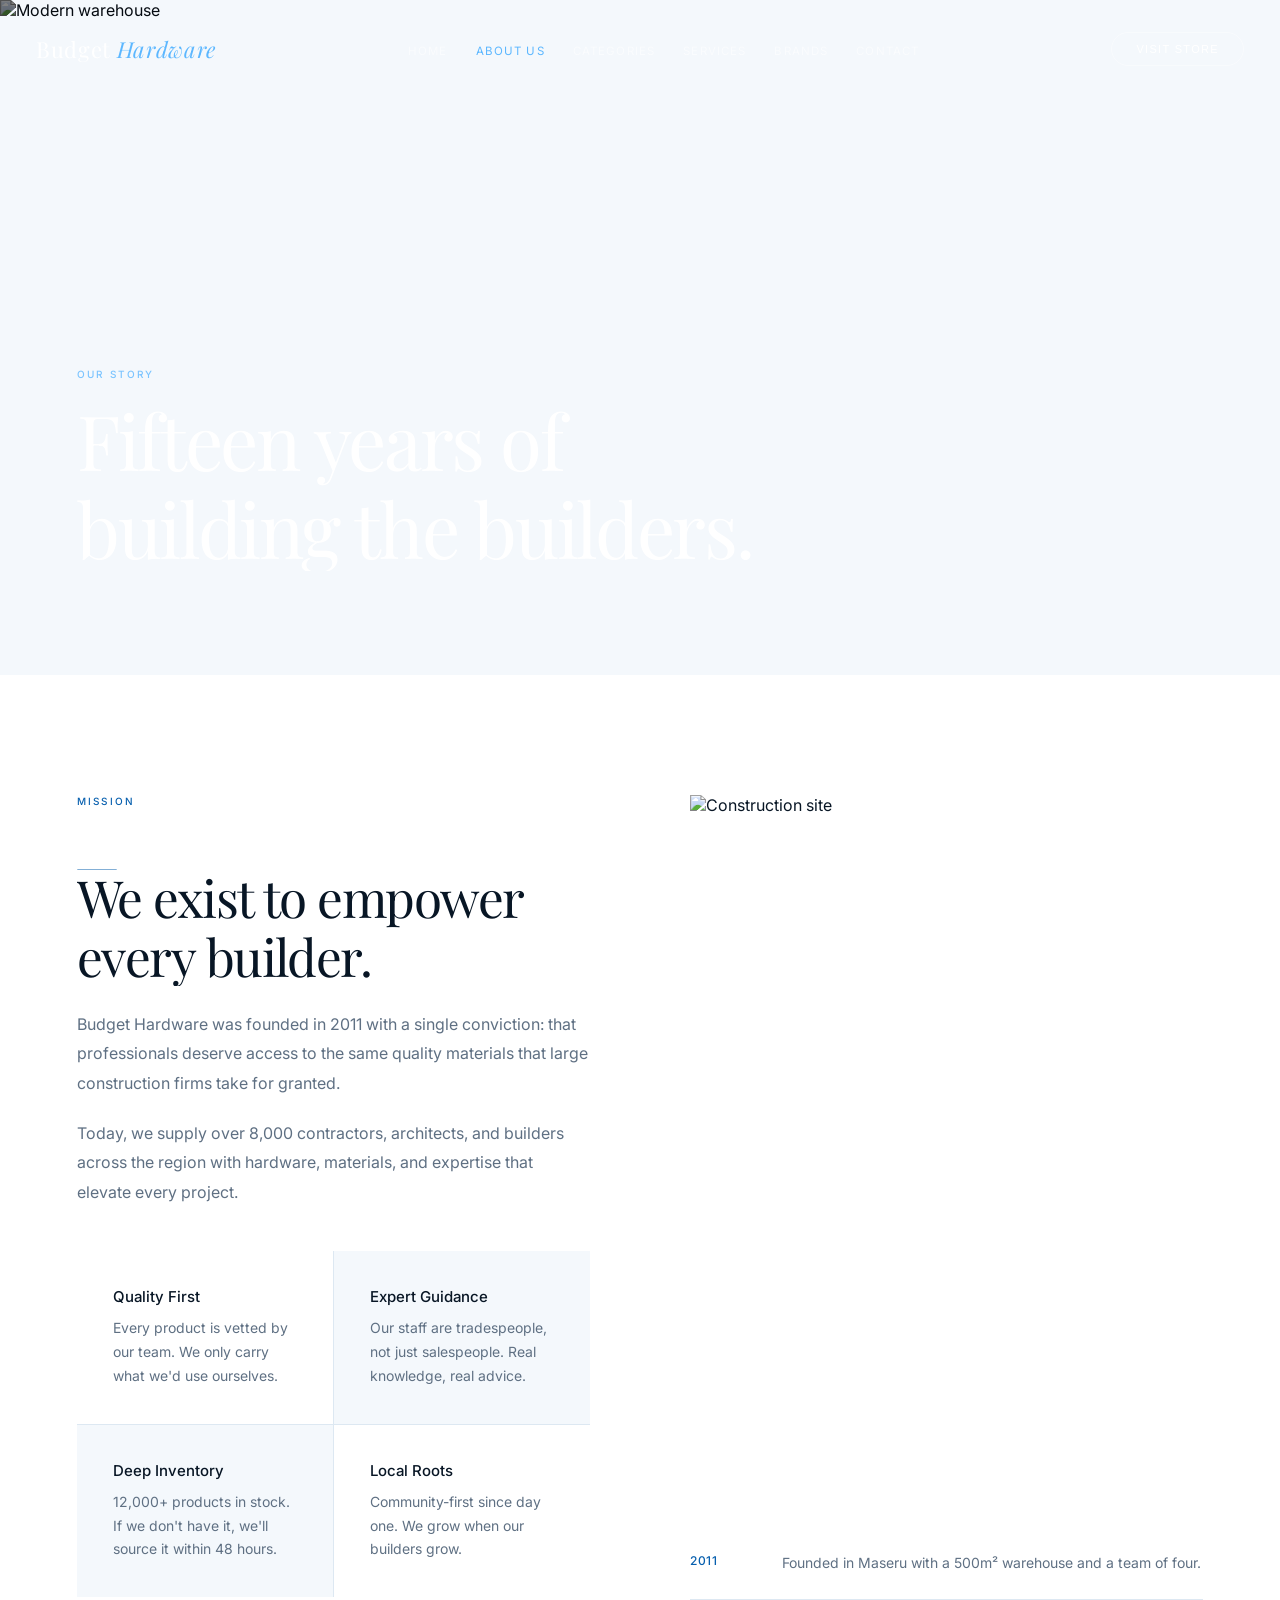
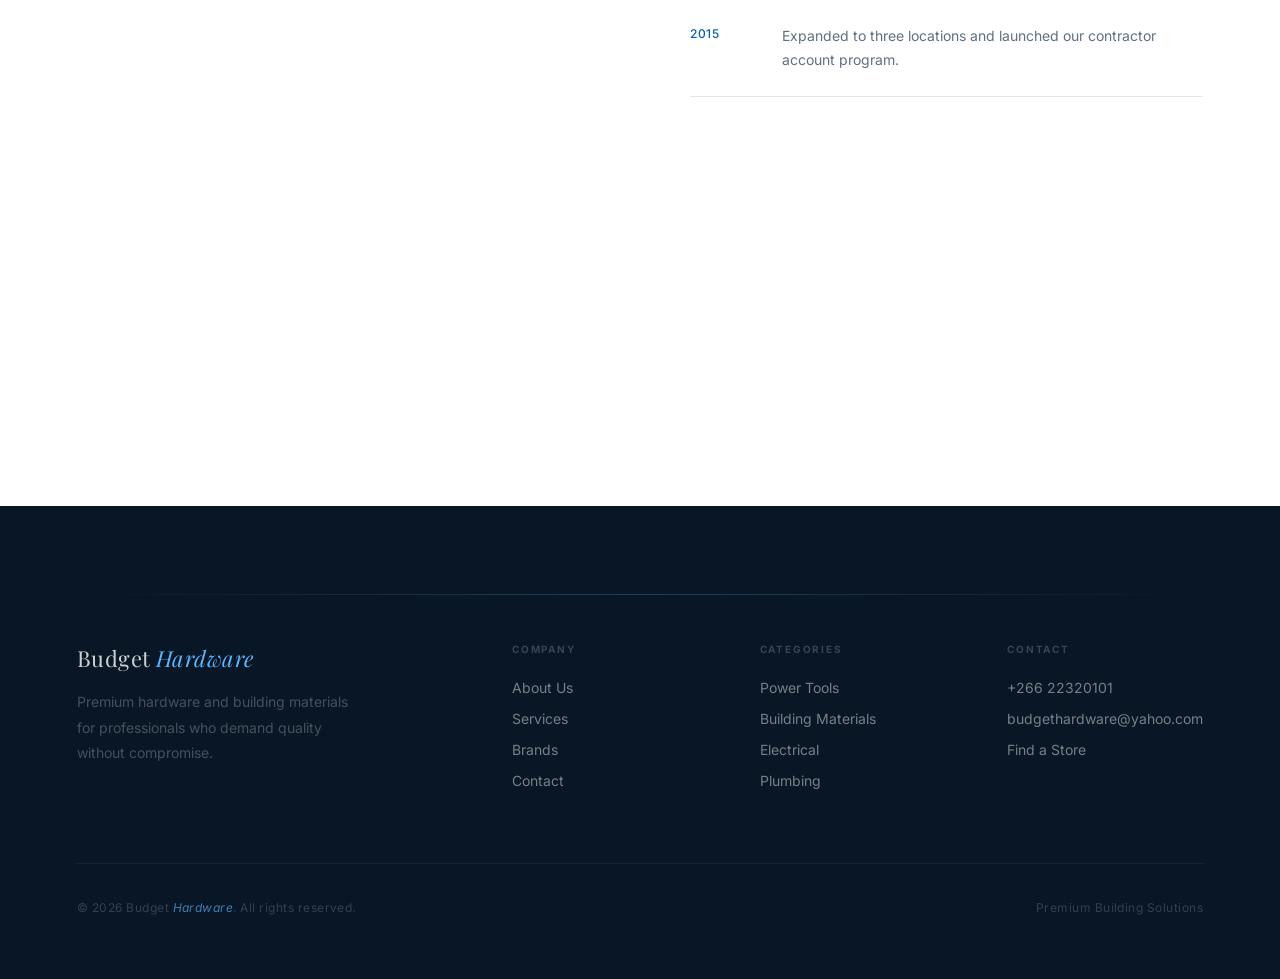
==== commit 0ed7e85e: "Reveal the WhatsApp float at half the hero, not past it An IntersectionObserver cannot express a thr" ====
--- a/Budget-Hardware-Website/about.html
+++ b/Budget-Hardware-Website/about.html
@@ -7,7 +7,7 @@
 <link rel="preconnect" href="https://fonts.googleapis.com"/>
 <link rel="preconnect" href="https://fonts.gstatic.com" crossorigin/>
 <link href="https://fonts.googleapis.com/css2?family=Inter:wght@300;400;500;600&family=Playfair+Display:ital,wght@0,400;0,500;1,400&display=swap" rel="stylesheet"/>
-<link rel="stylesheet" href="css/style.css?v=20"/>
+<link rel="stylesheet" href="css/style.css?v=22"/>
 </head>
 <body data-page="about">
 
@@ -110,6 +110,10 @@
   </footer>
 </main>
 
-<script src="js/main.js?v=20"></script>
+<!-- WhatsApp float — appears once the hero is scrolled past -->
+<a class="wa-float" id="waFloat" href="https://wa.me/26622320101?text=Hi%20Budget%20Hardware%2C%20I%27d%20like%20to%20ask%20about%20" target="_blank" rel="noopener" aria-label="Chat with us on WhatsApp">
+  <svg viewBox="0 0 24 24" aria-hidden="true"><path d="M17.47 14.38c-.3-.15-1.75-.86-2.02-.96-.27-.1-.47-.15-.67.15-.2.3-.77.96-.94 1.16-.17.2-.35.22-.64.07-.3-.15-1.25-.46-2.38-1.47-.88-.78-1.48-1.75-1.65-2.05-.17-.3-.02-.46.13-.6.13-.13.3-.35.45-.52.15-.17.2-.3.3-.5.1-.2.05-.37-.02-.52-.08-.15-.67-1.6-.92-2.2-.24-.58-.49-.5-.67-.51h-.57c-.2 0-.52.07-.8.37-.27.3-1.04 1.02-1.04 2.48s1.07 2.88 1.22 3.08c.15.2 2.1 3.2 5.08 4.49.71.3 1.26.49 1.69.63.71.22 1.36.19 1.87.12.57-.09 1.75-.72 2-1.41.25-.69.25-1.28.17-1.41-.07-.13-.27-.2-.57-.35M12.05 21.8h-.02a9.8 9.8 0 0 1-4.99-1.37l-.36-.21-3.71.97.99-3.62-.23-.37a9.78 9.78 0 0 1-1.5-5.22c0-5.4 4.4-9.8 9.82-9.8 2.62 0 5.08 1.03 6.93 2.88a9.74 9.74 0 0 1 2.87 6.93c0 5.4-4.4 9.8-9.8 9.8M20.5 3.49A11.74 11.74 0 0 0 12.05 0C5.5 0 .18 5.32.17 11.86c0 2.09.55 4.13 1.59 5.93L.07 24l6.35-1.66a11.9 11.9 0 0 0 5.67 1.44h.01c6.54 0 11.86-5.32 11.87-11.86a11.8 11.8 0 0 0-3.47-8.43"/></svg>
+</a>
+<script src="js/main.js?v=22"></script>
 </body>
 </html>
--- a/Budget-Hardware-Website/css/style.css
+++ b/Budget-Hardware-Website/css/style.css
@@ -1429,4 +1429,44 @@
   .seam { transform: none; opacity: 0.22; }
   .marquee-track { animation: none; }
   .hero-bg { animation: none; }
-}+}
+/* ══════════════════════════════════════════════
+   WHATSAPP FLOAT — hidden over the hero, rises in once
+   the hero has scrolled away (see initWhatsApp in main.js)
+   ══════════════════════════════════════════════ */
+.wa-float {
+  position: fixed; z-index: 150;
+  right: clamp(16px, 4vw, 34px);
+  bottom: clamp(16px, 4vw, 34px);
+  width: 56px; height: 56px; border-radius: 50%;
+  display: flex; align-items: center; justify-content: center;
+  background: #25D366; color: #fff;
+  box-shadow: 0 10px 30px rgba(7,25,40,0.28);
+  text-decoration: none;
+  /* Parked out of reach until .visible lands, so it can't be tabbed to or
+     clicked while it is invisible over the hero. */
+  opacity: 0; visibility: hidden; pointer-events: none;
+  transform: translateY(18px) scale(0.85);
+  transition: opacity 0.45s cubic-bezier(0.16,1,0.3,1),
+              transform 0.45s cubic-bezier(0.16,1,0.3,1),
+              visibility 0s linear 0.45s,
+              box-shadow 0.3s, background 0.3s;
+}
+.wa-float.visible {
+  opacity: 1; visibility: visible; pointer-events: auto;
+  transform: translateY(0) scale(1);
+  transition-delay: 0s;
+}
+.wa-float:hover { background: #1FB955; box-shadow: 0 14px 38px rgba(37,211,102,0.42); }
+.wa-float:focus-visible { outline: 2px solid var(--blue-light); outline-offset: 4px; }
+.wa-float svg { width: 28px; height: 28px; fill: currentColor; }
+
+/* The drawer covers the page, so the bubble steps out of its way. */
+body.wa-hide .wa-float { opacity: 0; pointer-events: none; transform: translateY(18px) scale(0.85); }
+
+@media (max-width: 600px) { .wa-float { width: 52px; height: 52px; } .wa-float svg { width: 26px; height: 26px; } }
+
+@media (prefers-reduced-motion: reduce) {
+  .wa-float { transform: none; }
+  .wa-float.visible { transform: none; }
+}
